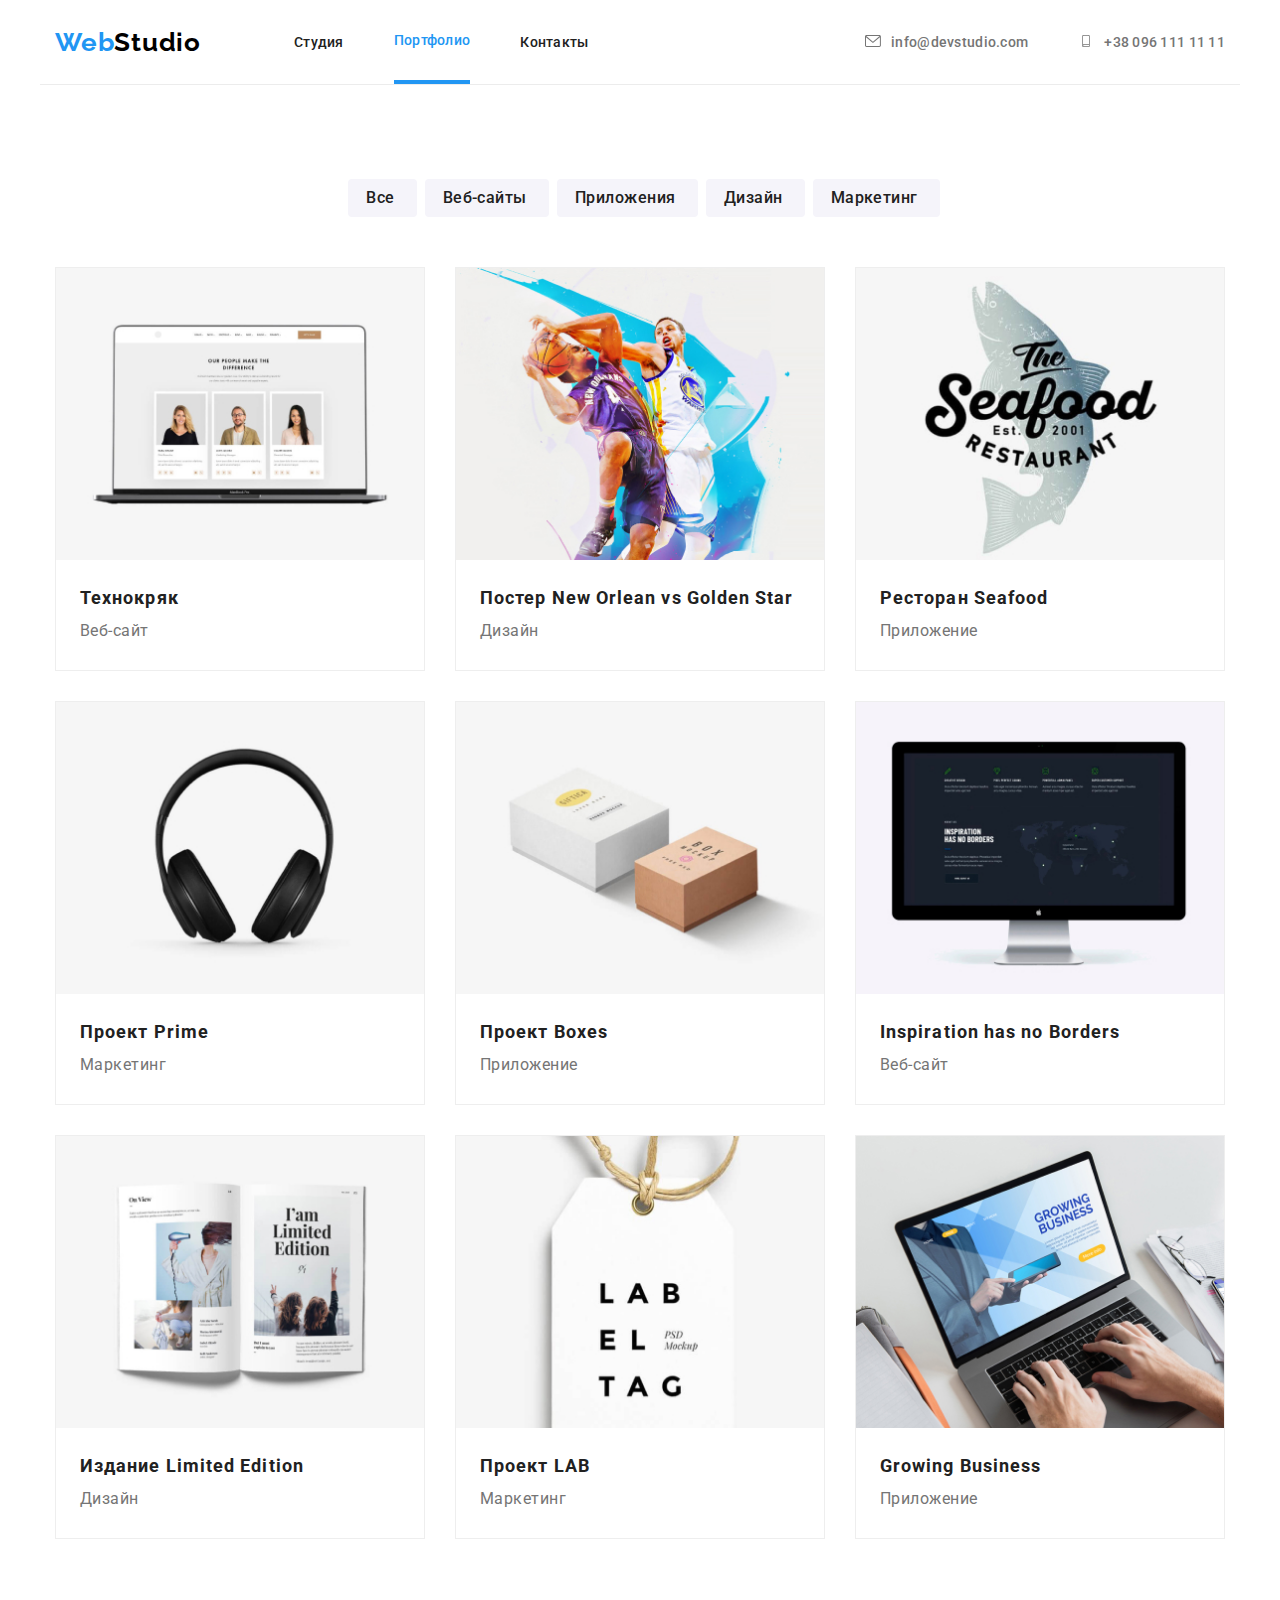
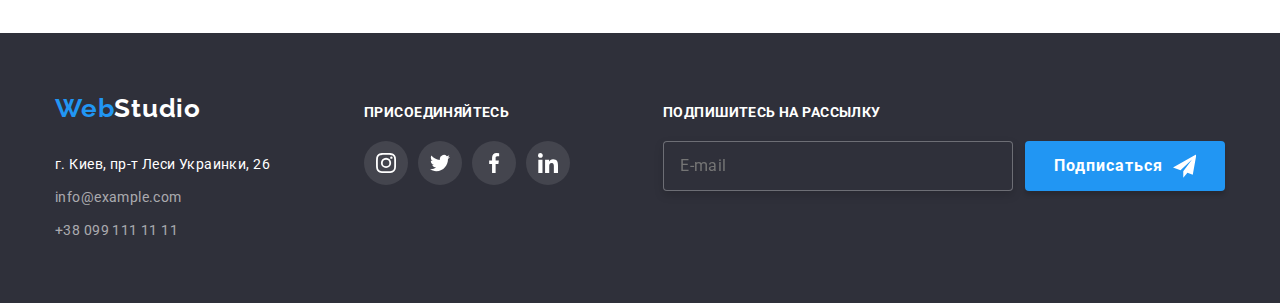
==== portfolio.html @ b068cabe "version 0.9" ====
<!DOCTYPE html>
<html lang="en">
<head>
    <meta charset="UTF-8">
    <meta http-equiv="X-UA-Compatible" content="IE=edge">
    <meta name="viewport" content="width=device-width, initial-scale=1.0" />
    <title>Портфолио</title>
    <link rel="stylesheet" href="./css/normalize.css">
    <link rel="stylesheet" href="./css/main.min.css">
    <link rel="stylesheet" href="./css/main.min.css.map">
    <link rel="preconnect" href="https://fonts.googleapis.com">
    <link rel="preconnect" href="https://fonts.gstatic.com" crossorigin>
    <link href="https://fonts.googleapis.com/css2?family=Raleway:wght@700&display=swap" rel="stylesheet">
    <link rel="preconnect" href="https://fonts.googleapis.com">
    <link rel="preconnect" href="https://fonts.gstatic.com" crossorigin>
<link href="https://fonts.googleapis.com/css2?family=Roboto:ital,wght@0,100;0,300;0,400;0,500;0,700;0,900;1,100;1,300;1,400;1,500;1,700;1,900&display=swap" rel="stylesheet">
</head>
<body>
    <header class="header">
        <div class="container header__container" >
            <nav>
<div class="header__logo">
<a href="./index.html" class="header__logo-link"><span class="header__logo-text">Web</span>Studio</a>
</div>

<ul class="header__list-item" tabindex="0">
<li class="header__item header__item-exception"><a href="./index.html" class="header__item-link" tabindex="0">Студия</a></li>
<li class="header__item"><a href="./portfolio.html" class="header__item-link header__active-page" tabindex="0">Портфолио</a></li>
<li class="header__item"><a href="" class="header__item-link c1 st" tabindex="0">Контакты</a></li>
</ul>
</nav>

<ul class="header__contact-list">
<li class="header__mail header__contact-list-item" tabindex="0"><a href="mailto:info@devstudio.com" class="" tabindex="0"><svg class="header__contact-list-item-icon" width="16px"
height="12px">
<use href="./images/icons.svg#icon-envelope"></use>
</svg>info@devstudio.com</a></li>
<li class="header__telephone header__contact-list-item" tabindex="0"><a href="tel:+380961111111" class="" tabindex="0"><svg class="header__contact-list-item-icon" width="16px" height="12px">
<use href="./images/icons.svg#icon-smartphone"></use>
</svg>+38 096 111 11 11</a></li>
</ul>        
</div>



</header>
    <main>
        <section class="section-six">
             <div class="container">
                    <ul class="isk section-six__button-list">
                        <li>        <button type="button" class="section-six__button-list-item">Все</button></li>
                        <li>        <button type="button" class="section-six__button-list-item">Веб-сайты</button></li>
                        <li>        <button type="button" class="section-six__button-list-item">Приложения</button></li>
                        <li>        <button type="button" class="section-six__button-list-item">Дизайн</button></li>
                        <li><button type="button" class="section-six__button-list-item">Маркетинг</button></li>
                    </ul>





        
        <div class="section-six__images-container">

        <div class="section-six__images-container-content">
            <ul class="section-six__images-container-content-list-card">
                <li class="section-six__images-container-content-list-card-item" tabindex="0">
                    <div class="section-six__images-container-content-list-card-item-overlay">
<img src="./images/img8.jpg" alt="">
<p class="section-six__images-container-content-list-card-item-overlay-text">Ресурс предлагает комплексные предложения с разным уровнем
    функционала и
    сервисов.
    Все это позволит посетителю получить
    исчерпывающие сведения о компании или частном лице.</p>
                    </div>
            
            <div class="section-six__images-container-content-list-card-item-box">
            <p class="section-six__images-container-content-list-card-item-box-text">Технокряк</p>
            <p class="section-six__images-container-content-list-card-item-box-text-two">Веб-сайт</p>    
            </div>
            
        </li>
                <li class="section-six__images-container-content-list-card-item" tabindex="0">
                    <div class="section-six__images-container-content-list-card-item-overlay">
                                 <img src="./images/img9.jpg" alt="">
                                 <p class="section-six__images-container-content-list-card-item-overlay-text">Ресурс предлагает комплексные предложения с разным уровнем
                                    функционала и
                                    сервисов.
                                    Все это позволит посетителю получить
                                    исчерпывающие сведения о компании или частном лице.</p>   
                    </div>

            <div class="section-six__images-container-content-list-card-item-box">
            <p class="section-six__images-container-content-list-card-item-box-text">Постер New Orlean vs Golden Star</p>
            <p class="section-six__images-container-content-list-card-item-box-text-two">Дизайн</p>    
            </div>
             
        </li>
                <li class="section-six__images-container-content-list-card-item" tabindex="0">
                    <div class="section-six__images-container-content-list-card-item-overlay">
            <img src="./images/img10.jpg" alt="">
            <p class="section-six__images-container-content-list-card-item-overlay-text">Ресурс предлагает комплексные предложения с разным уровнем
                функционала и
                сервисов.
                Все это позволит посетителю получить
                исчерпывающие сведения о компании или частном лице.</p>
                    </div>
            <div class="section-six__images-container-content-list-card-item-box">
            <p class="section-six__images-container-content-list-card-item-box-text">Ресторан Seafood</p>
            <p class="section-six__images-container-content-list-card-item-box-text-two">Приложение</p>    
            </div>
            
                </li>
            
            
                <li class="section-six__images-container-content-list-card-item" tabindex="0">
                    <div class="section-six__images-container-content-list-card-item-overlay">
                              <img src="./images/img11.jpg" alt="">
                              <p class="section-six__images-container-content-list-card-item-overlay-text">Ресурс предлагает комплексные предложения с разным уровнем
                                функционала и
                                сервисов.
                                Все это позволит посетителю получить
                                исчерпывающие сведения о компании или частном лице.</p>
                    </div>
            <div class="section-six__images-container-content-list-card-item-box">
             <p class="section-six__images-container-content-list-card-item-box-text">Проект Prime</p>
            <p class="section-six__images-container-content-list-card-item-box-text-two">Маркетинг</p>   
            </div>
            
                </li>
                <li class="section-six__images-container-content-list-card-item" tabindex="0">
                    <div class="section-six__images-container-content-list-card-item-overlay">
                                    <img src="./images/img12.jpg" alt="">
                                    <p class="section-six__images-container-content-list-card-item-overlay-text">Ресурс предлагает комплексные предложения с разным уровнем
                                        функционала и
                                        сервисов.
                                        Все это позволит посетителю получить
                                        исчерпывающие сведения о компании или частном лице.</p>
                    </div>
            <div class="section-six__images-container-content-list-card-item-box">
            <p class="section-six__images-container-content-list-card-item-box-text">Проект Boxes</p>
            <p class="section-six__images-container-content-list-card-item-box-text-two">Приложение</p>    
            </div>
            
                </li>
                <li class="section-six__images-container-content-list-card-item" tabindex="0">
                    <div class="section-six__images-container-content-list-card-item-overlay">
            <img src="./images/img13.jpg" alt="">
            <p class="section-six__images-container-content-list-card-item-overlay-text">Ресурс предлагает комплексные предложения с разным уровнем
                функционала и
                сервисов.
                Все это позволит посетителю получить
                исчерпывающие сведения о компании или частном лице.</p>
                    </div>
            <div class="section-six__images-container-content-list-card-item-box">
            <p class="section-six__images-container-content-list-card-item-box-text">Inspiration has no Borders</p>
            <p class="section-six__images-container-content-list-card-item-box-text-two">Веб-сайт</p>    
            </div>
               
                </li class="section-six__images-container-content-list-card-item" tabindex="0">
            
                <li class="section-six__images-container-content-list-card-item notlipo" tabindex="0">
                    <div class="section-six__images-container-content-list-card-item-overlay">
            <img src="./images/img14.jpg" alt="">
            <p class="section-six__images-container-content-list-card-item-overlay-text">Ресурс предлагает комплексные предложения с разным уровнем
                функционала и
                сервисов.
                Все это позволит посетителю получить
                исчерпывающие сведения о компании или частном лице.</p>
                    </div>
            <div class="section-six__images-container-content-list-card-item-box">
            <p class="section-six__images-container-content-list-card-item-box-text">Издание Limited Edition</p>
            <p class="section-six__images-container-content-list-card-item-box-text-two">Дизайн</p>    
            </div>
                            
                </li>
                <li class="section-six__images-container-content-list-card-item notlipo" tabindex="0">
                    <div class="section-six__images-container-content-list-card-item-overlay">
                                    <img src="./images/img15.jpg" alt="">
                                    <p class="section-six__images-container-content-list-card-item-overlay-text">Ресурс предлагает комплексные предложения с разным уровнем
                                        функционала и
                                        сервисов.
                                        Все это позволит посетителю получить
                                        исчерпывающие сведения о компании или частном лице.</p>
                    </div>
            <div class="section-six__images-container-content-list-card-item-box">
            <p class="section-six__images-container-content-list-card-item-box-text">Проект LAB</p>
            <p class="section-six__images-container-content-list-card-item-box-text-two">Маркетинг</p>    
            </div>
            
                </li>
                <li class="section-six__images-container-content-list-card-item notlipo" tabindex="0">
    <div class="section-six__images-container-content-list-card-item-overlay">
                    <img src="./images/img16.jpg" alt="">
                    <p class="section-six__images-container-content-list-card-item-overlay-text">Ресурс предлагает комплексные предложения с разным уровнем
                        функционала и
                        сервисов.
                        Все это позволит посетителю получить
                        исчерпывающие сведения о компании или частном лице.</p>

    </div>
            <div class="section-six__images-container-content-list-card-item-box">
            <p class="section-six__images-container-content-list-card-item-box-text">Growing Business</p>
            <p class="section-six__images-container-content-list-card-item-box-text-two">Приложение</p>     
            </div>
            
                </li>
            </ul>
            
        </div>
        </div>       
            </div>
                    
            </div>

            </div>
        </section>


    </main>
    <footer class="footer">
        
        <div  class="container fk1">
            <div class="footer__all-content">
              
              
                    <div class="footer__content">
                        <div class="footer__level-controller">
                         <div>
                         <a href="./index.html" class="footer__logo-link"><span class="footer__logo-text">Web</span><span class="footer__logo-text-two-partition">Studio</span></a>
        <address class="footer__contacts">
                 <p class="footer__contacts-location">г. Киев, пр-т Леси Украинки, 26</p>
        <a href="mailto:info@example.com" class="footer__contacts-link">info@example.com</a>
        <a href="tel:+38 099 111 11 11" class="footer__contacts-link">+38 099 111 11 11</a>   
        </address>      
                        </div>
                 
                   
                     <div class="footer__social">
                <h2 class="footer__social-title">присоединяйтесь</h2>
                <ul class="footer__social-links">
                    <li class="footer__social-links-item">
                        <a class="footer__social-links-item-link" href="">
                            <svg class="footer__social-links-item-link-icon" width="20px" height="20px">
                                <use href="./images/icons.svg#icon-insta"> </use>
                            </svg>
                        </a>
                    </li>
                    <li class="footer__social-links-item">
                        <a class="footer__social-links-item-link" href=""><svg class="footer__social-links-item-link-icon" width="20px" height="20px">
                                <use href="./images/icons.svg#icon-twitter"> </use>
                            </svg></a>
                    </li>
                    <li class="footer__social-links-item">
                        <a class="footer__social-links-item-link" href=""><svg class="footer__social-links-item-link-icon" width="20px" height="20px">
                                <use href="./images/icons.svg#icon-fb"> </use>
                            </svg></a>
                    </li>
                    <li class="footer__social-links-item">
                        <a class="footer__social-links-item-link" href=""><svg class="footer__social-links-item-link-icon" width="20px" height="20px">
                                <use href="./images/icons.svg#icon-linkd"> </use>
                            </svg></a>
                    </li>
                </ul>   
                        </div>
                        
            </div>
           
                
                            
            </div>    
            </div>

            
        
            <div class="footer__subscribe">
                <h2 class="footer__subscribe-title">Подпишитесь на рассылку</h2>
                <ul>
                    <li class="footer__subscribe-item">
                        <form class="footer__subscribe-item-form">
                            <label class="footer__subscribe-item-label" for="subscribe-e-mail"></label>
                            <input class="footer__subscribe-item-input" type="email" name="subscribe-e-mail" id="subscribe-e-mail"
                                placeholder="E-mail">
                            <button class="footer__subscribe-item-button" type="submit">Подписаться
                                <svg class="footer__subscribe-item-button-svg"><use href="./images/icons.svg#icon-send"> </use> </svg>
                            </button>
                        </form>
                    </li>
                </ul>
            </div>
        </div>
    </footer>
        </div>    

    </footer>
</body>
</html>
---- css/main.min.css ----
html{box-sizing:border-box}*{box-sizing:inherit}*::after,*::before{box-sizing:inherit}h1,h2,h3,h4,h5,h6,p{margin:0}ul{list-style:none;padding-left:0;margin:0}a{text-decoration:none;color:inherit}img{display:block;max-width:100%;height:auto}address{font-style:normal}:root{--bg-body:#fff;--font-title:#212121;--accent:#2196f3;--font-p:#757575;--header-border:#ececec;--bg-order:#c4c4c4;--font-order:#fff;--font-active-button:#fff;--bg-hover-buton-order:#188ce8;--bg-our-team:#f5f4fa;--bg-footer:#2f303a;--footer-text:#fff;--footer-contacts:rgba(255, 255, 255, 0.6);--bg-button:#f5f4fa;--border-card:#eeeeee;--social-icon:#afb1b8;--backdrop:rgba(0, 0, 0, 0.2);--card-overlay:rgba(33, 150, 243, 0.9);--border-input:rgba(33, 33, 33, 0.2)}:root{--bg-body:#fff;--font-title:#212121;--accent:#2196f3;--font-p:#757575;--header-border:#ececec;--bg-order:#c4c4c4;--font-order:#fff;--font-active-button:#fff;--bg-hover-buton-order:#188ce8;--bg-our-team:#f5f4fa;--bg-footer:#2f303a;--footer-text:#fff;--footer-contacts:rgba(255, 255, 255, 0.6);--bg-button:#f5f4fa;--border-card:#eeeeee;--social-icon:#afb1b8}.header__item{font-family:"Roboto";font-style:normal;font-weight:500;font-size:14px;line-height:1.143;letter-spacing:.02em;color:#212121;text-decoration:none}.header__logo-text,.footer__logo-text{font-family:"Raleway";font-style:normal;font-weight:700;font-size:26px;line-height:1.192;letter-spacing:.03em;color:#2196f3;text-decoration:none}.header__item-link,.header__list-item{font-family:"Roboto";font-style:normal;font-weight:500;font-size:14px;line-height:1.143;letter-spacing:.02em;color:#212121;text-decoration:none;display:flex;justify-content:space-between;margin:0;padding:0;transition:color 250ms cubic-bezier(0.4, 0, 0.2, 1)}.header__item-link:hover,.header__item-link:hover,.header__item-link .-link:focus,.header__list-item:hover,.header__list-item:hover,.header__list-item .-link:focus{font-family:"Roboto";font-style:normal;font-weight:500;font-size:14px;line-height:1.143;letter-spacing:.02em;color:#2196f3}.header__mail{font-family:"Roboto";font-style:normal;font-weight:500;font-size:14px;line-height:1.143;letter-spacing:.02em;color:#757575;transition:color 250ms cubic-bezier(0.4, 0, 0.2, 1)}.header__mail:hover,.header__mail:focus{font-family:"Roboto";font-style:normal;font-weight:500;font-size:14px;line-height:16px;letter-spacing:.02em;color:#2196f3;fill:#2196f3}.header__telephone{font-family:"Roboto";font-style:normal;font-weight:500;font-size:14px;line-height:1.143;letter-spacing:.02em;color:#757575;transition:color 250ms cubic-bezier(0.4, 0, 0.2, 1)}.header__telephone:hover,.header__telephone:focus{font-family:"Roboto";font-style:normal;font-weight:500;font-size:14px;line-height:16px;letter-spacing:.02em;color:#2196f3;fill:#2196f3}.header__mail:hover,.header__mail:focus{font-family:"Roboto";font-style:normal;font-weight:500;font-size:14px;line-height:1.143;letter-spacing:.02em;color:#2196f3;fill:#2196f3}.header__telephone:hover{font-family:"Roboto";font-style:normal;font-weight:500;font-size:14px;line-height:1.143;letter-spacing:.02em;color:#2196f3;fill:#2196f3}.header__mail:hover .header__contact-list-item-icon,.header__telephone:hover .header__contact-list-item-icon,.header__mail:focus .header__contact-list-item-icon{fill:#2196f3}.header__telephone:focus{font-family:"Roboto";font-style:normal;font-weight:500;font-size:14px;line-height:1.143;letter-spacing:.02em;color:#2196f3;fill:#2196f3}.header__telephone:focus .header__contact-list-item-icon{fill:#2196f3}.header__contact-list-item{font-family:"Roboto";font-style:normal;font-weight:500;font-size:14px;line-height:1.143;letter-spacing:.02em;color:#757575;text-decoration:none;transition:color 250ms cubic-bezier(0.4, 0, 0.2, 1)}.header__contact-list-item:hover,.header__contact-list-item:focus{font-family:"Roboto";font-style:normal;font-weight:500;font-size:14px;line-height:16px;letter-spacing:.02em;color:#2196f3}.header__logo{display:inline}.header__logo-link,.footer__logo-link{color:#000;text-decoration:none;font-family:"Raleway";font-style:normal;font-weight:700;font-size:26px;line-height:1.19;letter-spacing:.03em;margin-right:93px}.header__logo,nav{display:flex;align-items:center}header{margin:0 auto}.header__item:not(.header__item-exception),.header__contact-list-item:not(.header__mail){margin-left:50px}.header__contact-list{display:flex;flex-direction:row}.header__container{display:flex;align-items:center;border-bottom:solid 1px #ececec}.header__contact-list-item-icon{margin-right:10px;fill:var(--font-p)}.borderheader{border-bottom:1px solid #ececec}.header__active-page{color:#2196f3;border-bottom:4px solid #2196f3}.header__active-page::after{border-bottom:4px solid #2196f3}.header__list-item .header__item-link{display:block;padding-bottom:32px;padding-top:32px}.section-one__title{font-family:"Roboto";font-style:normal;font-weight:900;font-size:44px;line-height:1.364;text-align:center;letter-spacing:.06em;text-transform:uppercase;color:#fff;text-shadow:0px 4px 4px rgba(0,0,0,.25);width:696px}.section-one__order-button{background:#2196f3;box-shadow:0px 4px 4px rgba(0,0,0,.15);border-radius:4px;font-family:"Roboto";font-style:normal;font-weight:700;font-size:16px;line-height:1.875;width:200px;height:50px;text-align:center;align-items:center;letter-spacing:.06em;color:#fff;flex-direction:row}.section-one{align-items:center;text-align:center}.section-one{display:flex;flex-direction:column;justify-content:center}.section-one{padding-top:200px;padding-bottom:200px}.section-one{margin-left:auto;margin-right:auto}.section-one__title{margin-bottom:30px}.section-two__list-benefits-item-text{font-family:"Roboto";font-style:normal;font-weight:400;font-size:14px;line-height:1.714;letter-spacing:.03em;color:#757575;padding-top:10px}.section-two__list-benefits{display:flex}.section-two__list-benefits-item-title{font-family:"Roboto";font-style:normal;font-weight:700;font-size:14px;line-height:16px;letter-spacing:.03em;text-transform:uppercase;color:#212121}.section-two{margin:0;padding-top:94px}.section-two__list-benefits-item-svg{display:flex;justify-content:center;align-items:center;width:270px;height:120px;margin-bottom:30px;background:#f5f4fa;border-radius:4px}.section-two__list-benefits-item{padding-right:30px}.section-three__list-image{display:flex;flex-direction:row;justify-content:center}.section-three__list-image-item{position:relative}.section-three__list-image{gap:30px}.what-we-do .section-three__list-image-item-signature{width:100%;position:absolute;left:0;bottom:0px;padding-top:27px;padding-bottom:27px;font-weight:700;letter-spacing:.03em;text-transform:uppercase;color:var(--bg-body);background:rgba(47,48,58,.8);font-family:"Roboto";font-style:normal;font-weight:700;font-size:14px;line-height:16px;text-align:center;letter-spacing:.03em;text-transform:uppercase;color:#fff}.section-four__team-list-item-card-text{font-family:"Roboto";font-style:normal;font-weight:400;font-size:16px;line-height:1.1875;letter-spacing:.03em;color:#757575}.section-four__team-list-item-card-text{text-align:center}.section-four__team-list{display:flex;flex-direction:row;justify-content:space-between}.section-four__team-list-item-card-social-links{padding-left:32px;padding-right:32px;margin-left:auto;margin-right:auto;padding-bottom:30px}.section-four__team-list-item-card-social-links .section-four__team-list-item-card-links{display:flex;padding:0;justify-content:center}.section-four__team-list-item-card-social-links .svg:not(:last-child){margin-right:10px}.sli{display:flex;justify-content:center;align-items:center;width:44px;height:44px;fill:#afb1b8;transition:background-color 250ms cubic-bezier(0.4, 0, 0.2, 1),border-radius 250ms cubic-bezier(0.4, 0, 0.2, 1)}.sli:hover,.sli:focus{border-radius:50%;background-color:var(--accent)}.sli:hover .section-four__team-list-item-card-links-icon,.sli:focus .section-four__team-list-item-card-links-icon{fill:var(--bg-body);transition:fill 250ms cubic-bezier(0.4, 0, 0.2, 1),border 250ms cubic-bezier(0.4, 0, 0.2, 1)}.footer__social-links-item-link{display:flex;justify-content:center;align-items:center;width:44px;height:44px;border:0;border-radius:50%;background-color:rgba(255,255,255,.1);display:flex;justify-content:center;align-items:center;width:44px;height:44px;border:0;border-radius:50%;background-color:rgba(255,255,255,.1);transition:background-color 250ms cubic-bezier(0.4, 0, 0.2, 1)}.footer__social-links-item-link .section-four__team-list-item-card-links-icon{fill:var(--footer-text)}.section-four__team-list-item-card{background:#fff;box-shadow:0px 1px 3px rgba(0,0,0,.12),0px 1px 1px rgba(0,0,0,.14),0px 2px 1px rgba(0,0,0,.2);border-radius:0px 0px 4px 4px}.section-four__team-list-item-card-text{padding-top:10px;padding-bottom:16px}.section-four__team-list-item-card-name{padding-top:30px}.section-four{background:#f5f4fa}.section-four{padding-top:94px;padding-bottom:94px}.footer__subscribe-item-button{display:flex;align-items:center;justify-content:center;height:50px;padding:10px 29px;border:0;box-shadow:0px 4px 4px rgba(0,0,0,.15);border-radius:4px;background-color:var(--accent);color:var(--footer-text);font-weight:700;font-size:16px;line-height:1.88;text-align:center;letter-spacing:.06em;font-family:"Roboto";font-style:normal;font-weight:700;font-size:16px;line-height:30px;width:200px}.footer__subscribe-item-button .section-four__team-list-item-card-links-icon{fill:var(--footer-text);margin-left:10px}.section-five__clients-list-item:not(:last-child){margin-right:30px}.section-five__clients-list{display:flex;justify-content:center;align-items:center}.section-five__clients-list-item-company-link{display:flex;justify-content:center;align-items:center;width:170px;height:92px;border:1px solid var(--social-icon);border-radius:4px;cursor:pointer;transition:border-color 250ms cubic-bezier(0.4, 0, 0.2, 1)}.section-five__clients-list-item-company-link:hover,.section-five__clients-list-item-company-link:focus{border-color:var(--accent)}.section-five__clients-list-item-company-link:hover .section-five__clients-list-item-company-link-icon-client,.section-five__clients-list-item-company-link:focus .section-five__clients-list-item-company-link-icon-client{fill:var(--accent);transition:fill 250ms cubic-bezier(0.4, 0, 0.2, 1)}.section-five__clients-list-item-company-link-icon-client{fill:var(--social-icon)}.section-five__title{font-family:"Roboto";font-style:normal;font-weight:700;font-size:36px;line-height:42px;text-align:center;letter-spacing:.03em;color:#212121}.section-six__button-list-item{background:#f5f4fa;border-radius:4px;font-family:"Roboto";font-style:normal;font-weight:500;font-size:16px;line-height:1.625;text-align:center;letter-spacing:.03em;color:#212121;margin-left:8px;padding-top:6px;padding-bottom:6px;padding-left:22px;padding-right:22px;border:0;transition:background-color 250ms cubic-bezier(0.4, 0, 0.2, 1)}.section-six__button-list{margin-bottom:50px}.section-six__button-list-item:hover,.section-six__button-list-item:focus{background:#2196f3;box-shadow:0px 3px 1px rgba(0,0,0,.1),0px 1px 2px rgba(0,0,0,.08),0px 2px 2px rgba(0,0,0,.12);border-radius:4px;font-family:"Roboto";font-style:normal;font-weight:500;font-size:16px;line-height:1.625;text-align:center;letter-spacing:.03em;color:#fff;border:0}.section-six__images-container-content-list-card-item-box-text{color:#000}.section-six__images-container-content-list-card-item-box-text{font-family:"Roboto";font-style:normal;font-weight:700;font-size:18px;line-height:2;letter-spacing:.06em;color:#212121}.section-six__images-container-content-list-card-item-box-text-two{font-family:"Roboto";font-style:normal;font-weight:400;font-size:16px;line-height:1.875;letter-spacing:.03em;color:#757575}.section-six__button-list-item{padding-left:18px}.section-six__images-container-content-list-card{display:flex;flex-direction:row;justify-content:center;flex-wrap:wrap;gap:30px}.section-six__images-container-content-list-card-item{border:1px solid #eee;height:404px;width:370px}.section-six__images-container-content-list-card-item:hover{box-shadow:0px 1px 1px rgba(0,0,0,.12),0px 4px 4px rgba(0,0,0,.06),1px 4px 6px rgba(0,0,0,.16)}.section-six__images-container-content-list-card-item-box{padding-left:24px;padding-right:24px;padding-top:20px;padding-bottom:20px}.section-six__images-container-content-list-card-item-overlay{position:relative;overflow:hidden}.section-six__images-container-content-list-card-item-overlay-text{position:absolute;top:101%;left:0;width:100%;padding:63px 24px;font-weight:400;font-size:18px;line-height:1.55;letter-spacing:.03em;text-align:left;color:var(--bg-body);background-color:var(--card-overlay);transition:transform 250ms cubic-bezier(0.4, 0, 0.2, 1) 0ms}.section-six__images-container-content-list-card-item:hover .section-six__images-container-content-list-card-item-overlay-text{top:0%;background:rgba(33,150,243,.9);left:0;width:100%;padding:63px 24px;font-weight:400;font-size:18px;line-height:1.55;letter-spacing:.03em;text-align:left;color:var(--bg-body);transition:top 250ms cubic-bezier(0.4, 0, 0.2, 1) 0ms;position:absolute;font-family:"Roboto";font-style:normal;font-weight:400;font-size:18px;line-height:28px;letter-spacing:.03em;color:#fff}.section-six__images-container-content-list-card-item .section-six__images-container-content-list-card-item-overlay-text{background:rgba(33,150,243,.9);width:100%;padding:63px 24px;font-weight:400;font-size:18px;line-height:1.55;letter-spacing:.03em;text-align:left;color:var(--bg-body);transition:top 250ms cubic-bezier(0.4, 0, 0.2, 1) 0ms;position:absolute;font-family:"Roboto";font-style:normal;font-weight:400;font-size:18px;line-height:28px;letter-spacing:.03em;color:#fff}.section-six{margin-top:94px;margin-bottom:94px}.title,.footer__subscribe-title{font-family:"Roboto";font-style:normal;font-weight:700;font-size:36px;line-height:1.167;letter-spacing:.03em;color:#212121}footer{background:#2f303a}.footer__contacts-link{font-family:"Roboto";font-style:normal;font-weight:400;font-size:14px;line-height:1.714;text-decoration:none;letter-spacing:.03em;color:rgba(255,255,255,.6)}.footer__contacts-location{font-family:"Roboto";font-style:normal;font-weight:400;font-size:14px;line-height:1.714;letter-spacing:.03em;color:#fff}.footer__logo-text-two-partition{color:#fff}footer{padding-top:60px;padding-bottom:60px}.footer__contacts{display:flex;flex-direction:column;padding-top:9px}.footer .title .footer__subscribe-title{margin-bottom:20px;font-size:14px;font-weight:700;line-height:1.14;letter-spacing:.03em;text-transform:uppercase;color:var(--footer-text)}.footer__social{padding-top:12px}.footer__social-links{display:flex;justify-content:center;align-items:center}.footer__social .footer__social-links-item{width:44px;height:44px}.footer__social .footer__social-links-item:not(:last-child){margin-right:10px}.footer__social .footer__social-links-item-link:focus,.footer__social .footer__social-links-item-link:hover{background-color:var(--accent);transition:background-color 250ms cubic-bezier(0.4, 0, 0.2, 1)}footer{display:flex}.footer .footer__social-title{margin-bottom:20px;font-size:14px;font-weight:700;line-height:1.14;letter-spacing:.03em;text-transform:uppercase;color:var(--footer-text);display:flex;justify-content:left}.title,.footer__subscribe-title{margin-bottom:20px;font-size:14px;font-weight:700;line-height:1.14;letter-spacing:.03em;text-transform:uppercase;color:var(--footer-text);font-size:14px}.fk1,.footer__level-controller{display:flex;align-items:baseline}footer{display:flex}.footer__contacts{max-width:231px}.ulfooter{display:flex}.title,.footer__subscribe-title{margin-bottom:20px;padding:0}.footer__social{margin-left:70px}.footer__contacts-location{margin-top:20px}.footer__contacts-link{margin-top:9px}.footer__subscribe{flex-grow:1;padding-top:12px}.footer__subscribe-item{width:100%}.footer__subscribe-item-form{display:flex;justify-content:right;align-items:center}.footer__subscribe-item .footer__subscribe-item-input{height:50px;width:100%;margin-right:12px;padding-left:16px;padding-top:15px;padding-bottom:15px;border:1px solid rgba(255,255,255,.3);filter:drop-shadow(0px 4px 4px rgba(0, 0, 0, 0.15));border-radius:4px;background-color:var(--bg-footer);color:var(--footer-text)}.footer__subscribe-item-input{margin-left:93px;font-family:"Roboto";font-style:normal;font-weight:400;font-size:16px;line-height:20px;display:flex;align-items:center;letter-spacing:.03em;color:rgba(255,255,255,.6);width:358px}.footer__subscribe-title{margin-left:93px}.footer__social-links-item-link-icon{fill:var(--footer-text)}.footer__subscribe-item-button-svg{fill:var(--footer-text);margin-left:10px}.eff{font-family:"Roboto";font-style:normal;font-weight:900;font-size:44px;line-height:1.364;text-align:center;letter-spacing:.06em;text-transform:uppercase;color:#fff;text-shadow:0px 4px 4px rgba(0,0,0,.25)}.back1{background-image:linear-gradient(to right, rgba(47, 48, 58, 0.4), rgba(47, 48, 58, 0.4)),url("../img/back.jpg");max-width:1600px;background-repeat:no-repeat;background-position:center;background-size:cover}h3{font-family:"Roboto";font-style:normal;font-weight:500;font-size:16px;line-height:1.1875;letter-spacing:.03em;color:#212121}h3:not(.isk){text-transform:uppercase}h2:not(.title,.footer__subscribe-title,.modal__title){font-family:"Roboto";font-style:normal;font-weight:700;font-size:36px;line-height:1.167;text-align:center}ul{list-style-type:none}.WebStudio2{color:#000;font-family:"Raleway";font-style:normal;font-weight:700;font-size:26px;line-height:1.192;letter-spacing:.03em;text-decoration:none}.WebS{display:flex;flex-direction:row}ul:not(.isk,.section-three__list-image,.section-four__team-list,.section-six__images-container-content-list-card,.section-two__list-benefits){display:flex;align-items:center}.isk{display:flex;justify-content:center}.notlipo{border:1px solid #eee;height:404px;width:370px;transition:box-shadow 250ms cubic-bezier(0.4, 0, 0.2, 1),border 250ms cubic-bezier(0.4, 0, 0.2, 1)}.notlipo:hover,.notlipo:focus{box-shadow:0px 1px 1px rgba(0,0,0,.12),0px 4px 4px rgba(0,0,0,.06),1px 4px 6px rgba(0,0,0,.16);border:1px solid #eee;height:404px;width:370px}.marg:not(.section-two,.section-one){margin:0;padding-top:94px;padding-bottom:94px;text-align:center}nav{margin-right:auto}.class1{justify-content:center}.container:not(.fk1){max-width:1200px;padding-right:15px;padding-left:15px;margin:0 auto}.fk1{width:1200px;padding-right:15px;padding-left:15px;margin:0 auto}h2{margin-bottom:50px}.sectionportfolio{padding-top:94px;padding-bottom:94px}.backdrop{width:100%;height:100%;background:rgba(0,0,0,.2);position:fixed;top:0;left:0;z-index:20;transition:250ms cubic-bezier(0.4, 0, 0.2, 1) 0ms}.modal{position:absolute;left:50%;top:50%;transform:translate(-50%, -50%);width:528px;min-height:581px;background:#fff;box-shadow:0px 1px 3px rgba(0,0,0,.12),0px 1px 1px rgba(0,0,0,.14),0px 2px 1px rgba(0,0,0,.2);border-radius:4px;align-items:center}.modal__close-button{position:absolute;top:8px;right:8px;background-color:rgba(0,0,0,0);border:none}.modal__close-button:hover{cursor:pointer}.modal__close-icon{fill:#2196f3}.modal_circle{border:1px solid rgba(0,0,0,.1);border-radius:50%;padding:10px;width:30px;height:30px;background-position:center;margin:0 auto;display:flex;justify-content:center;align-items:center}.modal__close-button-svg{width:11px;height:11px;position:absolute;fill:#000}.modal__close-button-svg:hover{fill:#2196f3}.backdrop{position:fixed;top:0;left:0;width:100%;height:100%;opacity:1;background-color:var(--backdrop);transition:opacity 250ms cubic-bezier(0.4, 0, 0.2, 1) 0ms,visibility 250ms cubic-bezier(0.4, 0, 0.2, 1)}.is-hidden{opacity:0;visibility:hidden;pointer-events:none}.modal{position:absolute;top:50%;left:50%;align-items:center;transform:translate(-50%, -50%);width:528px;height:581px;background-color:var(--bg-body);box-shadow:0px 1px 3px rgba(0,0,0,.12),0px 1px 1px rgba(0,0,0,.14),0px 2px 1px rgba(0,0,0,.2);border-radius:4px}.close{position:absolute;top:8px;right:8px;width:30px;height:30px;display:flex;justify-content:center;align-items:center;border:1px solid rgba(0,0,0,.1);border-radius:50%;background-color:var(--bg-body);cursor:pointer}.close-icon{transition:fill 250ms cubic-bezier(0.4, 0, 0.2, 1)}.close:hover .close-icon,.close:focus .close-icon{fill:var(--accent)}.modal__title{margin-top:40px;margin-bottom:12px;font-weight:700;font-size:20px;line-height:1.15;text-align:center;letter-spacing:.03em;color:var(--font-title);font-family:"Roboto";font-style:normal;font-weight:700;font-size:20px;line-height:23px;text-align:center;letter-spacing:.03em;color:#212121}.modal__form{width:448px;margin-left:auto;margin-right:auto}.modal__form-field{display:flex;flex-direction:column;margin-bottom:10px}.modal__form-field-form-label{margin-bottom:4px;font-size:12px;font-family:"Roboto";font-style:normal;font-weight:400;font-size:12px;line-height:14px;letter-spacing:.01em;color:#757575}.modal__form-field-form-input{margin:0;padding:12px 42px;height:40px;outline:none;border:1px solid rgba(33,33,33,.2);transition:border-color 250ms cubic-bezier(0.4, 0, 0.2, 1);border-radius:4px;font-family:"Roboto";font-style:normal;font-weight:400;font-size:14px;line-height:16px;letter-spacing:.01em}.modal__position{display:flex;flex-direction:column;position:relative}.modal__form-field-icon{position:absolute;top:50%;left:12px;transform:translateY(-50%);transition:fill 250ms cubic-bezier(0.4, 0, 0.2, 1)}.modal__form-field-form-input:focus-visible{border-color:var(--accent)}.modal__position:hover .modal__form-field-form-input,.modal__position:focus .modal__form-field-form-input{border-color:var(--accent)}.modal__position:hover .modal__form-field-icon,.modal__position:focus .modal__form-field-icon{fill:var(--accent)}.modal__form-field-form-input:focus-visible+.modal__form-field-icon{fill:var(--accent)}.modal__form-textarea{display:flex;flex-direction:column;margin-bottom:20px}.textarea-input{resize:none;margin:0;padding:12px 16px;height:120px;outline:none;border:1px solid rgba(33,33,33,.2);transition:border-color 250ms cubic-bezier(0.4, 0, 0.2, 1);border-radius:4px;font-family:"Roboto";font-style:normal;font-weight:400;font-size:12px;line-height:14px;letter-spacing:.01em;color:rgba(117,117,117,.5)}.textarea-input:hover,.textarea-input:focus,.textarea-input:focus-visible{border-color:var(--accent)}.textarea-input::-moz-placeholder{line-height:1.14;letter-spacing:.01em;color:rgba(117,117,117,.5)}.textarea-input:-ms-input-placeholder{line-height:1.14;letter-spacing:.01em;color:rgba(117,117,117,.5)}.textarea-input::placeholder{line-height:1.14;letter-spacing:.01em;color:rgba(117,117,117,.5)}.modal__form-textarea-policy{display:flex;align-items:center;justify-content:center;margin-bottom:30px}.modal__form-textarea-checkbox{position:absolute;width:1px;height:1px;margin:-1px;border:0;padding:0;white-space:nowrap;-webkit-clip-path:inset(100%);clip-path:inset(100%);clip:rect(0 0 0 0);overflow:hidden}.modal__form-textarea-check-control{display:flex;align-items:center;justify-content:center;width:16px;height:15px;border:2px solid #212121;border-radius:2px}.visually-hidden:checked{position:absolute;width:1px;height:1px;margin:-1px;border:0;padding:0;white-space:nowrap;-webkit-clip-path:inset(100%);clip-path:inset(100%);clip:rect(0 0 0 0);overflow:hidden}.modal__form-textarea-policy-icon{opacity:0;flex-shrink:0;transition:opacity 250ms cubic-bezier(0.4, 0, 0.2, 1);background-color:var(--accent);border-radius:2px}.modal__form-textarea-checkbox:checked~.modal__form-textarea-policy-icon{opacity:1}.modal__form-textarea-policy-input{display:flex;align-items:center;justify-content:center;margin-left:7px;line-height:1.71;letter-spacing:.03em}.modal__terms{padding-left:7px;font-family:"Roboto";font-style:normal;font-weight:400;font-size:14px;line-height:24px;letter-spacing:.03em;color:#757575}.modal__terms-link{color:var(--accent);text-decoration:underline;cursor:pointer}.modal__button-submit{display:block;margin:auto;padding:10px 56px;font-weight:700;font-size:16px;line-height:1.88;text-align:center;letter-spacing:.06em;color:var(--font-active-button);box-shadow:0px 4px 4px rgba(0,0,0,.15);border-radius:4px;border:0;background-color:var(--accent);transition:background-color 250ms cubic-bezier(0.4, 0, 0.2, 1);font-family:"Roboto";font-style:normal;font-weight:700;font-size:16px;line-height:30px;display:flex;align-items:center;text-align:center;letter-spacing:.06em;color:#fff}/*# sourceMappingURL=main.min.css.map */
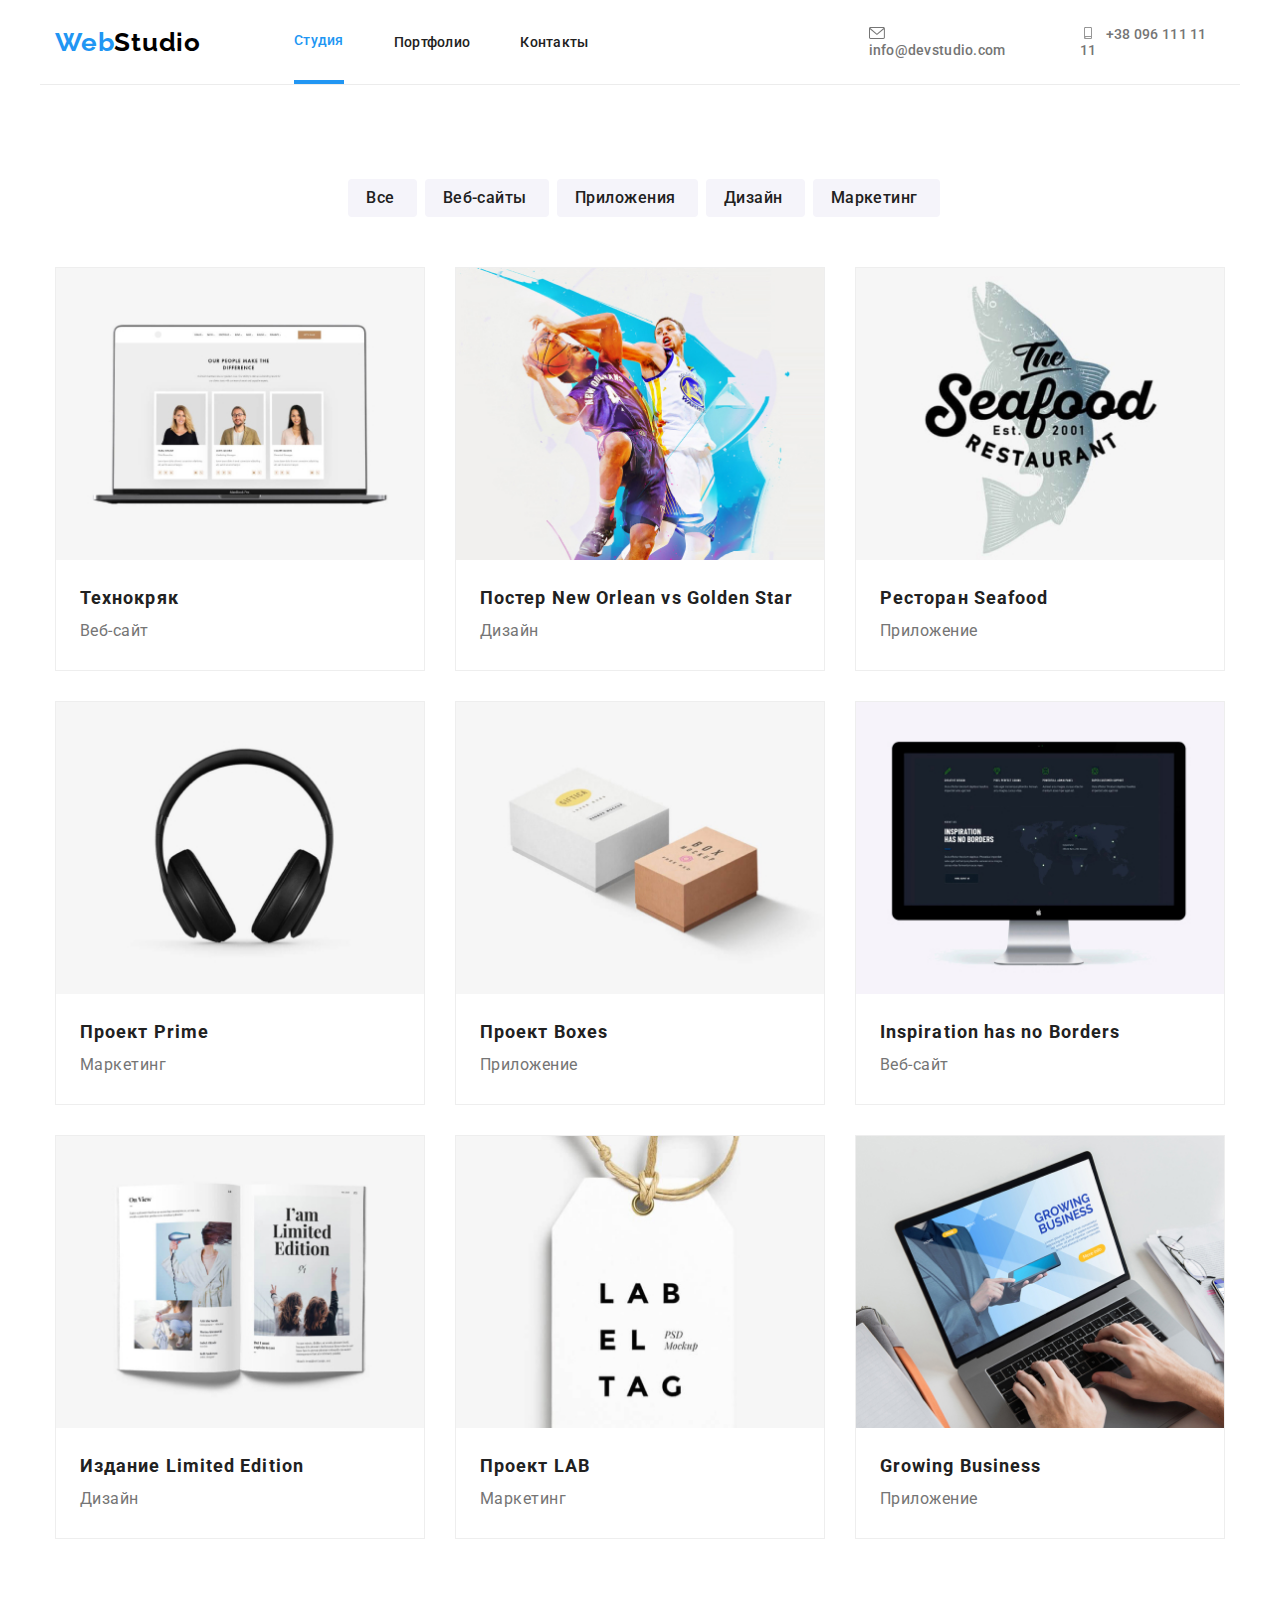
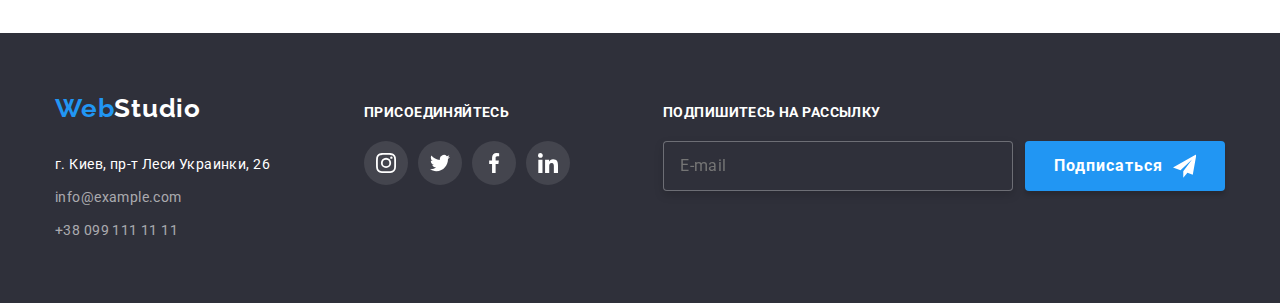
==== commit 0ef50d3e: "version 0.9.1" ====
--- a/portfolio.html
+++ b/portfolio.html
@@ -14,31 +14,34 @@
     <link rel="preconnect" href="https://fonts.googleapis.com">
     <link rel="preconnect" href="https://fonts.gstatic.com" crossorigin>
 <link href="https://fonts.googleapis.com/css2?family=Roboto:ital,wght@0,100;0,300;0,400;0,500;0,700;0,900;1,100;1,300;1,400;1,500;1,700;1,900&display=swap" rel="stylesheet">
+<meta name="viewport" content="width=device-width, initial-scale=1.0" />
 </head>
 <body>
     <header class="header">
         <div class="container header__container" >
-            <nav>
+            <nav class="header__desktop-menu">
 <div class="header__logo">
 <a href="./index.html" class="header__logo-link"><span class="header__logo-text">Web</span>Studio</a>
 </div>
 
 <ul class="header__list-item" tabindex="0">
-<li class="header__item header__item-exception"><a href="./index.html" class="header__item-link" tabindex="0">Студия</a></li>
-<li class="header__item"><a href="./portfolio.html" class="header__item-link header__active-page" tabindex="0">Портфолио</a></li>
+<li class="header__item header__item-exception"><a href="./index.html" class="header__item-link header__active-page" tabindex="0">Студия</a></li>
+<li class="header__item"><a href="./portfolio.html" class="header__item-link" tabindex="0">Портфолио</a></li>
 <li class="header__item"><a href="" class="header__item-link c1 st" tabindex="0">Контакты</a></li>
 </ul>
-</nav>
 
 <ul class="header__contact-list">
 <li class="header__mail header__contact-list-item" tabindex="0"><a href="mailto:info@devstudio.com" class="" tabindex="0"><svg class="header__contact-list-item-icon" width="16px"
-height="12px">
-<use href="./images/icons.svg#icon-envelope"></use>
+    height="12px">
+    <use href="./images/icons.svg#icon-envelope"></use>
 </svg>info@devstudio.com</a></li>
 <li class="header__telephone header__contact-list-item" tabindex="0"><a href="tel:+380961111111" class="" tabindex="0"><svg class="header__contact-list-item-icon" width="16px" height="12px">
-<use href="./images/icons.svg#icon-smartphone"></use>
+    <use href="./images/icons.svg#icon-smartphone"></use>
 </svg>+38 096 111 11 11</a></li>
-</ul>        
+</ul>   
+</nav>
+
+
 </div>
 
 
--- a/css/main.min.css
+++ b/css/main.min.css
@@ -1 +1 @@
-html{box-sizing:border-box}*{box-sizing:inherit}*::after,*::before{box-sizing:inherit}h1,h2,h3,h4,h5,h6,p{margin:0}ul{list-style:none;padding-left:0;margin:0}a{text-decoration:none;color:inherit}img{display:block;max-width:100%;height:auto}address{font-style:normal}:root{--bg-body:#fff;--font-title:#212121;--accent:#2196f3;--font-p:#757575;--header-border:#ececec;--bg-order:#c4c4c4;--font-order:#fff;--font-active-button:#fff;--bg-hover-buton-order:#188ce8;--bg-our-team:#f5f4fa;--bg-footer:#2f303a;--footer-text:#fff;--footer-contacts:rgba(255, 255, 255, 0.6);--bg-button:#f5f4fa;--border-card:#eeeeee;--social-icon:#afb1b8;--backdrop:rgba(0, 0, 0, 0.2);--card-overlay:rgba(33, 150, 243, 0.9);--border-input:rgba(33, 33, 33, 0.2)}:root{--bg-body:#fff;--font-title:#212121;--accent:#2196f3;--font-p:#757575;--header-border:#ececec;--bg-order:#c4c4c4;--font-order:#fff;--font-active-button:#fff;--bg-hover-buton-order:#188ce8;--bg-our-team:#f5f4fa;--bg-footer:#2f303a;--footer-text:#fff;--footer-contacts:rgba(255, 255, 255, 0.6);--bg-button:#f5f4fa;--border-card:#eeeeee;--social-icon:#afb1b8}.header__item{font-family:"Roboto";font-style:normal;font-weight:500;font-size:14px;line-height:1.143;letter-spacing:.02em;color:#212121;text-decoration:none}.header__logo-text,.footer__logo-text{font-family:"Raleway";font-style:normal;font-weight:700;font-size:26px;line-height:1.192;letter-spacing:.03em;color:#2196f3;text-decoration:none}.header__item-link,.header__list-item{font-family:"Roboto";font-style:normal;font-weight:500;font-size:14px;line-height:1.143;letter-spacing:.02em;color:#212121;text-decoration:none;display:flex;justify-content:space-between;margin:0;padding:0;transition:color 250ms cubic-bezier(0.4, 0, 0.2, 1)}.header__item-link:hover,.header__item-link:hover,.header__item-link .-link:focus,.header__list-item:hover,.header__list-item:hover,.header__list-item .-link:focus{font-family:"Roboto";font-style:normal;font-weight:500;font-size:14px;line-height:1.143;letter-spacing:.02em;color:#2196f3}.header__mail{font-family:"Roboto";font-style:normal;font-weight:500;font-size:14px;line-height:1.143;letter-spacing:.02em;color:#757575;transition:color 250ms cubic-bezier(0.4, 0, 0.2, 1)}.header__mail:hover,.header__mail:focus{font-family:"Roboto";font-style:normal;font-weight:500;font-size:14px;line-height:16px;letter-spacing:.02em;color:#2196f3;fill:#2196f3}.header__telephone{font-family:"Roboto";font-style:normal;font-weight:500;font-size:14px;line-height:1.143;letter-spacing:.02em;color:#757575;transition:color 250ms cubic-bezier(0.4, 0, 0.2, 1)}.header__telephone:hover,.header__telephone:focus{font-family:"Roboto";font-style:normal;font-weight:500;font-size:14px;line-height:16px;letter-spacing:.02em;color:#2196f3;fill:#2196f3}.header__mail:hover,.header__mail:focus{font-family:"Roboto";font-style:normal;font-weight:500;font-size:14px;line-height:1.143;letter-spacing:.02em;color:#2196f3;fill:#2196f3}.header__telephone:hover{font-family:"Roboto";font-style:normal;font-weight:500;font-size:14px;line-height:1.143;letter-spacing:.02em;color:#2196f3;fill:#2196f3}.header__mail:hover .header__contact-list-item-icon,.header__telephone:hover .header__contact-list-item-icon,.header__mail:focus .header__contact-list-item-icon{fill:#2196f3}.header__telephone:focus{font-family:"Roboto";font-style:normal;font-weight:500;font-size:14px;line-height:1.143;letter-spacing:.02em;color:#2196f3;fill:#2196f3}.header__telephone:focus .header__contact-list-item-icon{fill:#2196f3}.header__contact-list-item{font-family:"Roboto";font-style:normal;font-weight:500;font-size:14px;line-height:1.143;letter-spacing:.02em;color:#757575;text-decoration:none;transition:color 250ms cubic-bezier(0.4, 0, 0.2, 1)}.header__contact-list-item:hover,.header__contact-list-item:focus{font-family:"Roboto";font-style:normal;font-weight:500;font-size:14px;line-height:16px;letter-spacing:.02em;color:#2196f3}.header__logo{display:inline}.header__logo-link,.footer__logo-link{color:#000;text-decoration:none;font-family:"Raleway";font-style:normal;font-weight:700;font-size:26px;line-height:1.19;letter-spacing:.03em;margin-right:93px}.header__logo,nav{display:flex;align-items:center}header{margin:0 auto}.header__item:not(.header__item-exception),.header__contact-list-item:not(.header__mail){margin-left:50px}.header__contact-list{display:flex;flex-direction:row}.header__container{display:flex;align-items:center;border-bottom:solid 1px #ececec}.header__contact-list-item-icon{margin-right:10px;fill:var(--font-p)}.borderheader{border-bottom:1px solid #ececec}.header__active-page{color:#2196f3;border-bottom:4px solid #2196f3}.header__active-page::after{border-bottom:4px solid #2196f3}.header__list-item .header__item-link{display:block;padding-bottom:32px;padding-top:32px}.section-one__title{font-family:"Roboto";font-style:normal;font-weight:900;font-size:44px;line-height:1.364;text-align:center;letter-spacing:.06em;text-transform:uppercase;color:#fff;text-shadow:0px 4px 4px rgba(0,0,0,.25);width:696px}.section-one__order-button{background:#2196f3;box-shadow:0px 4px 4px rgba(0,0,0,.15);border-radius:4px;font-family:"Roboto";font-style:normal;font-weight:700;font-size:16px;line-height:1.875;width:200px;height:50px;text-align:center;align-items:center;letter-spacing:.06em;color:#fff;flex-direction:row}.section-one{align-items:center;text-align:center}.section-one{display:flex;flex-direction:column;justify-content:center}.section-one{padding-top:200px;padding-bottom:200px}.section-one{margin-left:auto;margin-right:auto}.section-one__title{margin-bottom:30px}.section-two__list-benefits-item-text{font-family:"Roboto";font-style:normal;font-weight:400;font-size:14px;line-height:1.714;letter-spacing:.03em;color:#757575;padding-top:10px}.section-two__list-benefits{display:flex}.section-two__list-benefits-item-title{font-family:"Roboto";font-style:normal;font-weight:700;font-size:14px;line-height:16px;letter-spacing:.03em;text-transform:uppercase;color:#212121}.section-two{margin:0;padding-top:94px}.section-two__list-benefits-item-svg{display:flex;justify-content:center;align-items:center;width:270px;height:120px;margin-bottom:30px;background:#f5f4fa;border-radius:4px}.section-two__list-benefits-item{padding-right:30px}.section-three__list-image{display:flex;flex-direction:row;justify-content:center}.section-three__list-image-item{position:relative}.section-three__list-image{gap:30px}.what-we-do .section-three__list-image-item-signature{width:100%;position:absolute;left:0;bottom:0px;padding-top:27px;padding-bottom:27px;font-weight:700;letter-spacing:.03em;text-transform:uppercase;color:var(--bg-body);background:rgba(47,48,58,.8);font-family:"Roboto";font-style:normal;font-weight:700;font-size:14px;line-height:16px;text-align:center;letter-spacing:.03em;text-transform:uppercase;color:#fff}.section-four__team-list-item-card-text{font-family:"Roboto";font-style:normal;font-weight:400;font-size:16px;line-height:1.1875;letter-spacing:.03em;color:#757575}.section-four__team-list-item-card-text{text-align:center}.section-four__team-list{display:flex;flex-direction:row;justify-content:space-between}.section-four__team-list-item-card-social-links{padding-left:32px;padding-right:32px;margin-left:auto;margin-right:auto;padding-bottom:30px}.section-four__team-list-item-card-social-links .section-four__team-list-item-card-links{display:flex;padding:0;justify-content:center}.section-four__team-list-item-card-social-links .svg:not(:last-child){margin-right:10px}.sli{display:flex;justify-content:center;align-items:center;width:44px;height:44px;fill:#afb1b8;transition:background-color 250ms cubic-bezier(0.4, 0, 0.2, 1),border-radius 250ms cubic-bezier(0.4, 0, 0.2, 1)}.sli:hover,.sli:focus{border-radius:50%;background-color:var(--accent)}.sli:hover .section-four__team-list-item-card-links-icon,.sli:focus .section-four__team-list-item-card-links-icon{fill:var(--bg-body);transition:fill 250ms cubic-bezier(0.4, 0, 0.2, 1),border 250ms cubic-bezier(0.4, 0, 0.2, 1)}.footer__social-links-item-link{display:flex;justify-content:center;align-items:center;width:44px;height:44px;border:0;border-radius:50%;background-color:rgba(255,255,255,.1);display:flex;justify-content:center;align-items:center;width:44px;height:44px;border:0;border-radius:50%;background-color:rgba(255,255,255,.1);transition:background-color 250ms cubic-bezier(0.4, 0, 0.2, 1)}.footer__social-links-item-link .section-four__team-list-item-card-links-icon{fill:var(--footer-text)}.section-four__team-list-item-card{background:#fff;box-shadow:0px 1px 3px rgba(0,0,0,.12),0px 1px 1px rgba(0,0,0,.14),0px 2px 1px rgba(0,0,0,.2);border-radius:0px 0px 4px 4px}.section-four__team-list-item-card-text{padding-top:10px;padding-bottom:16px}.section-four__team-list-item-card-name{padding-top:30px}.section-four{background:#f5f4fa}.section-four{padding-top:94px;padding-bottom:94px}.footer__subscribe-item-button{display:flex;align-items:center;justify-content:center;height:50px;padding:10px 29px;border:0;box-shadow:0px 4px 4px rgba(0,0,0,.15);border-radius:4px;background-color:var(--accent);color:var(--footer-text);font-weight:700;font-size:16px;line-height:1.88;text-align:center;letter-spacing:.06em;font-family:"Roboto";font-style:normal;font-weight:700;font-size:16px;line-height:30px;width:200px}.footer__subscribe-item-button .section-four__team-list-item-card-links-icon{fill:var(--footer-text);margin-left:10px}.section-five__clients-list-item:not(:last-child){margin-right:30px}.section-five__clients-list{display:flex;justify-content:center;align-items:center}.section-five__clients-list-item-company-link{display:flex;justify-content:center;align-items:center;width:170px;height:92px;border:1px solid var(--social-icon);border-radius:4px;cursor:pointer;transition:border-color 250ms cubic-bezier(0.4, 0, 0.2, 1)}.section-five__clients-list-item-company-link:hover,.section-five__clients-list-item-company-link:focus{border-color:var(--accent)}.section-five__clients-list-item-company-link:hover .section-five__clients-list-item-company-link-icon-client,.section-five__clients-list-item-company-link:focus .section-five__clients-list-item-company-link-icon-client{fill:var(--accent);transition:fill 250ms cubic-bezier(0.4, 0, 0.2, 1)}.section-five__clients-list-item-company-link-icon-client{fill:var(--social-icon)}.section-five__title{font-family:"Roboto";font-style:normal;font-weight:700;font-size:36px;line-height:42px;text-align:center;letter-spacing:.03em;color:#212121}.section-six__button-list-item{background:#f5f4fa;border-radius:4px;font-family:"Roboto";font-style:normal;font-weight:500;font-size:16px;line-height:1.625;text-align:center;letter-spacing:.03em;color:#212121;margin-left:8px;padding-top:6px;padding-bottom:6px;padding-left:22px;padding-right:22px;border:0;transition:background-color 250ms cubic-bezier(0.4, 0, 0.2, 1)}.section-six__button-list{margin-bottom:50px}.section-six__button-list-item:hover,.section-six__button-list-item:focus{background:#2196f3;box-shadow:0px 3px 1px rgba(0,0,0,.1),0px 1px 2px rgba(0,0,0,.08),0px 2px 2px rgba(0,0,0,.12);border-radius:4px;font-family:"Roboto";font-style:normal;font-weight:500;font-size:16px;line-height:1.625;text-align:center;letter-spacing:.03em;color:#fff;border:0}.section-six__images-container-content-list-card-item-box-text{color:#000}.section-six__images-container-content-list-card-item-box-text{font-family:"Roboto";font-style:normal;font-weight:700;font-size:18px;line-height:2;letter-spacing:.06em;color:#212121}.section-six__images-container-content-list-card-item-box-text-two{font-family:"Roboto";font-style:normal;font-weight:400;font-size:16px;line-height:1.875;letter-spacing:.03em;color:#757575}.section-six__button-list-item{padding-left:18px}.section-six__images-container-content-list-card{display:flex;flex-direction:row;justify-content:center;flex-wrap:wrap;gap:30px}.section-six__images-container-content-list-card-item{border:1px solid #eee;height:404px;width:370px}.section-six__images-container-content-list-card-item:hover{box-shadow:0px 1px 1px rgba(0,0,0,.12),0px 4px 4px rgba(0,0,0,.06),1px 4px 6px rgba(0,0,0,.16)}.section-six__images-container-content-list-card-item-box{padding-left:24px;padding-right:24px;padding-top:20px;padding-bottom:20px}.section-six__images-container-content-list-card-item-overlay{position:relative;overflow:hidden}.section-six__images-container-content-list-card-item-overlay-text{position:absolute;top:101%;left:0;width:100%;padding:63px 24px;font-weight:400;font-size:18px;line-height:1.55;letter-spacing:.03em;text-align:left;color:var(--bg-body);background-color:var(--card-overlay);transition:transform 250ms cubic-bezier(0.4, 0, 0.2, 1) 0ms}.section-six__images-container-content-list-card-item:hover .section-six__images-container-content-list-card-item-overlay-text{top:0%;background:rgba(33,150,243,.9);left:0;width:100%;padding:63px 24px;font-weight:400;font-size:18px;line-height:1.55;letter-spacing:.03em;text-align:left;color:var(--bg-body);transition:top 250ms cubic-bezier(0.4, 0, 0.2, 1) 0ms;position:absolute;font-family:"Roboto";font-style:normal;font-weight:400;font-size:18px;line-height:28px;letter-spacing:.03em;color:#fff}.section-six__images-container-content-list-card-item .section-six__images-container-content-list-card-item-overlay-text{background:rgba(33,150,243,.9);width:100%;padding:63px 24px;font-weight:400;font-size:18px;line-height:1.55;letter-spacing:.03em;text-align:left;color:var(--bg-body);transition:top 250ms cubic-bezier(0.4, 0, 0.2, 1) 0ms;position:absolute;font-family:"Roboto";font-style:normal;font-weight:400;font-size:18px;line-height:28px;letter-spacing:.03em;color:#fff}.section-six{margin-top:94px;margin-bottom:94px}.title,.footer__subscribe-title{font-family:"Roboto";font-style:normal;font-weight:700;font-size:36px;line-height:1.167;letter-spacing:.03em;color:#212121}footer{background:#2f303a}.footer__contacts-link{font-family:"Roboto";font-style:normal;font-weight:400;font-size:14px;line-height:1.714;text-decoration:none;letter-spacing:.03em;color:rgba(255,255,255,.6)}.footer__contacts-location{font-family:"Roboto";font-style:normal;font-weight:400;font-size:14px;line-height:1.714;letter-spacing:.03em;color:#fff}.footer__logo-text-two-partition{color:#fff}footer{padding-top:60px;padding-bottom:60px}.footer__contacts{display:flex;flex-direction:column;padding-top:9px}.footer .title .footer__subscribe-title{margin-bottom:20px;font-size:14px;font-weight:700;line-height:1.14;letter-spacing:.03em;text-transform:uppercase;color:var(--footer-text)}.footer__social{padding-top:12px}.footer__social-links{display:flex;justify-content:center;align-items:center}.footer__social .footer__social-links-item{width:44px;height:44px}.footer__social .footer__social-links-item:not(:last-child){margin-right:10px}.footer__social .footer__social-links-item-link:focus,.footer__social .footer__social-links-item-link:hover{background-color:var(--accent);transition:background-color 250ms cubic-bezier(0.4, 0, 0.2, 1)}footer{display:flex}.footer .footer__social-title{margin-bottom:20px;font-size:14px;font-weight:700;line-height:1.14;letter-spacing:.03em;text-transform:uppercase;color:var(--footer-text);display:flex;justify-content:left}.title,.footer__subscribe-title{margin-bottom:20px;font-size:14px;font-weight:700;line-height:1.14;letter-spacing:.03em;text-transform:uppercase;color:var(--footer-text);font-size:14px}.fk1,.footer__level-controller{display:flex;align-items:baseline}footer{display:flex}.footer__contacts{max-width:231px}.ulfooter{display:flex}.title,.footer__subscribe-title{margin-bottom:20px;padding:0}.footer__social{margin-left:70px}.footer__contacts-location{margin-top:20px}.footer__contacts-link{margin-top:9px}.footer__subscribe{flex-grow:1;padding-top:12px}.footer__subscribe-item{width:100%}.footer__subscribe-item-form{display:flex;justify-content:right;align-items:center}.footer__subscribe-item .footer__subscribe-item-input{height:50px;width:100%;margin-right:12px;padding-left:16px;padding-top:15px;padding-bottom:15px;border:1px solid rgba(255,255,255,.3);filter:drop-shadow(0px 4px 4px rgba(0, 0, 0, 0.15));border-radius:4px;background-color:var(--bg-footer);color:var(--footer-text)}.footer__subscribe-item-input{margin-left:93px;font-family:"Roboto";font-style:normal;font-weight:400;font-size:16px;line-height:20px;display:flex;align-items:center;letter-spacing:.03em;color:rgba(255,255,255,.6);width:358px}.footer__subscribe-title{margin-left:93px}.footer__social-links-item-link-icon{fill:var(--footer-text)}.footer__subscribe-item-button-svg{fill:var(--footer-text);margin-left:10px}.eff{font-family:"Roboto";font-style:normal;font-weight:900;font-size:44px;line-height:1.364;text-align:center;letter-spacing:.06em;text-transform:uppercase;color:#fff;text-shadow:0px 4px 4px rgba(0,0,0,.25)}.back1{background-image:linear-gradient(to right, rgba(47, 48, 58, 0.4), rgba(47, 48, 58, 0.4)),url("../img/back.jpg");max-width:1600px;background-repeat:no-repeat;background-position:center;background-size:cover}h3{font-family:"Roboto";font-style:normal;font-weight:500;font-size:16px;line-height:1.1875;letter-spacing:.03em;color:#212121}h3:not(.isk){text-transform:uppercase}h2:not(.title,.footer__subscribe-title,.modal__title){font-family:"Roboto";font-style:normal;font-weight:700;font-size:36px;line-height:1.167;text-align:center}ul{list-style-type:none}.WebStudio2{color:#000;font-family:"Raleway";font-style:normal;font-weight:700;font-size:26px;line-height:1.192;letter-spacing:.03em;text-decoration:none}.WebS{display:flex;flex-direction:row}ul:not(.isk,.section-three__list-image,.section-four__team-list,.section-six__images-container-content-list-card,.section-two__list-benefits){display:flex;align-items:center}.isk{display:flex;justify-content:center}.notlipo{border:1px solid #eee;height:404px;width:370px;transition:box-shadow 250ms cubic-bezier(0.4, 0, 0.2, 1),border 250ms cubic-bezier(0.4, 0, 0.2, 1)}.notlipo:hover,.notlipo:focus{box-shadow:0px 1px 1px rgba(0,0,0,.12),0px 4px 4px rgba(0,0,0,.06),1px 4px 6px rgba(0,0,0,.16);border:1px solid #eee;height:404px;width:370px}.marg:not(.section-two,.section-one){margin:0;padding-top:94px;padding-bottom:94px;text-align:center}nav{margin-right:auto}.class1{justify-content:center}.container:not(.fk1){max-width:1200px;padding-right:15px;padding-left:15px;margin:0 auto}.fk1{width:1200px;padding-right:15px;padding-left:15px;margin:0 auto}h2{margin-bottom:50px}.sectionportfolio{padding-top:94px;padding-bottom:94px}.backdrop{width:100%;height:100%;background:rgba(0,0,0,.2);position:fixed;top:0;left:0;z-index:20;transition:250ms cubic-bezier(0.4, 0, 0.2, 1) 0ms}.modal{position:absolute;left:50%;top:50%;transform:translate(-50%, -50%);width:528px;min-height:581px;background:#fff;box-shadow:0px 1px 3px rgba(0,0,0,.12),0px 1px 1px rgba(0,0,0,.14),0px 2px 1px rgba(0,0,0,.2);border-radius:4px;align-items:center}.modal__close-button{position:absolute;top:8px;right:8px;background-color:rgba(0,0,0,0);border:none}.modal__close-button:hover{cursor:pointer}.modal__close-icon{fill:#2196f3}.modal_circle{border:1px solid rgba(0,0,0,.1);border-radius:50%;padding:10px;width:30px;height:30px;background-position:center;margin:0 auto;display:flex;justify-content:center;align-items:center}.modal__close-button-svg{width:11px;height:11px;position:absolute;fill:#000}.modal__close-button-svg:hover{fill:#2196f3}.backdrop{position:fixed;top:0;left:0;width:100%;height:100%;opacity:1;background-color:var(--backdrop);transition:opacity 250ms cubic-bezier(0.4, 0, 0.2, 1) 0ms,visibility 250ms cubic-bezier(0.4, 0, 0.2, 1)}.is-hidden{opacity:0;visibility:hidden;pointer-events:none}.modal{position:absolute;top:50%;left:50%;align-items:center;transform:translate(-50%, -50%);width:528px;height:581px;background-color:var(--bg-body);box-shadow:0px 1px 3px rgba(0,0,0,.12),0px 1px 1px rgba(0,0,0,.14),0px 2px 1px rgba(0,0,0,.2);border-radius:4px}.close{position:absolute;top:8px;right:8px;width:30px;height:30px;display:flex;justify-content:center;align-items:center;border:1px solid rgba(0,0,0,.1);border-radius:50%;background-color:var(--bg-body);cursor:pointer}.close-icon{transition:fill 250ms cubic-bezier(0.4, 0, 0.2, 1)}.close:hover .close-icon,.close:focus .close-icon{fill:var(--accent)}.modal__title{margin-top:40px;margin-bottom:12px;font-weight:700;font-size:20px;line-height:1.15;text-align:center;letter-spacing:.03em;color:var(--font-title);font-family:"Roboto";font-style:normal;font-weight:700;font-size:20px;line-height:23px;text-align:center;letter-spacing:.03em;color:#212121}.modal__form{width:448px;margin-left:auto;margin-right:auto}.modal__form-field{display:flex;flex-direction:column;margin-bottom:10px}.modal__form-field-form-label{margin-bottom:4px;font-size:12px;font-family:"Roboto";font-style:normal;font-weight:400;font-size:12px;line-height:14px;letter-spacing:.01em;color:#757575}.modal__form-field-form-input{margin:0;padding:12px 42px;height:40px;outline:none;border:1px solid rgba(33,33,33,.2);transition:border-color 250ms cubic-bezier(0.4, 0, 0.2, 1);border-radius:4px;font-family:"Roboto";font-style:normal;font-weight:400;font-size:14px;line-height:16px;letter-spacing:.01em}.modal__position{display:flex;flex-direction:column;position:relative}.modal__form-field-icon{position:absolute;top:50%;left:12px;transform:translateY(-50%);transition:fill 250ms cubic-bezier(0.4, 0, 0.2, 1)}.modal__form-field-form-input:focus-visible{border-color:var(--accent)}.modal__position:hover .modal__form-field-form-input,.modal__position:focus .modal__form-field-form-input{border-color:var(--accent)}.modal__position:hover .modal__form-field-icon,.modal__position:focus .modal__form-field-icon{fill:var(--accent)}.modal__form-field-form-input:focus-visible+.modal__form-field-icon{fill:var(--accent)}.modal__form-textarea{display:flex;flex-direction:column;margin-bottom:20px}.textarea-input{resize:none;margin:0;padding:12px 16px;height:120px;outline:none;border:1px solid rgba(33,33,33,.2);transition:border-color 250ms cubic-bezier(0.4, 0, 0.2, 1);border-radius:4px;font-family:"Roboto";font-style:normal;font-weight:400;font-size:12px;line-height:14px;letter-spacing:.01em;color:rgba(117,117,117,.5)}.textarea-input:hover,.textarea-input:focus,.textarea-input:focus-visible{border-color:var(--accent)}.textarea-input::-moz-placeholder{line-height:1.14;letter-spacing:.01em;color:rgba(117,117,117,.5)}.textarea-input:-ms-input-placeholder{line-height:1.14;letter-spacing:.01em;color:rgba(117,117,117,.5)}.textarea-input::placeholder{line-height:1.14;letter-spacing:.01em;color:rgba(117,117,117,.5)}.modal__form-textarea-policy{display:flex;align-items:center;justify-content:center;margin-bottom:30px}.modal__form-textarea-checkbox{position:absolute;width:1px;height:1px;margin:-1px;border:0;padding:0;white-space:nowrap;-webkit-clip-path:inset(100%);clip-path:inset(100%);clip:rect(0 0 0 0);overflow:hidden}.modal__form-textarea-check-control{display:flex;align-items:center;justify-content:center;width:16px;height:15px;border:2px solid #212121;border-radius:2px}.visually-hidden:checked{position:absolute;width:1px;height:1px;margin:-1px;border:0;padding:0;white-space:nowrap;-webkit-clip-path:inset(100%);clip-path:inset(100%);clip:rect(0 0 0 0);overflow:hidden}.modal__form-textarea-policy-icon{opacity:0;flex-shrink:0;transition:opacity 250ms cubic-bezier(0.4, 0, 0.2, 1);background-color:var(--accent);border-radius:2px}.modal__form-textarea-checkbox:checked~.modal__form-textarea-policy-icon{opacity:1}.modal__form-textarea-policy-input{display:flex;align-items:center;justify-content:center;margin-left:7px;line-height:1.71;letter-spacing:.03em}.modal__terms{padding-left:7px;font-family:"Roboto";font-style:normal;font-weight:400;font-size:14px;line-height:24px;letter-spacing:.03em;color:#757575}.modal__terms-link{color:var(--accent);text-decoration:underline;cursor:pointer}.modal__button-submit{display:block;margin:auto;padding:10px 56px;font-weight:700;font-size:16px;line-height:1.88;text-align:center;letter-spacing:.06em;color:var(--font-active-button);box-shadow:0px 4px 4px rgba(0,0,0,.15);border-radius:4px;border:0;background-color:var(--accent);transition:background-color 250ms cubic-bezier(0.4, 0, 0.2, 1);font-family:"Roboto";font-style:normal;font-weight:700;font-size:16px;line-height:30px;display:flex;align-items:center;text-align:center;letter-spacing:.06em;color:#fff}/*# sourceMappingURL=main.min.css.map */+html{box-sizing:border-box}*{box-sizing:inherit}*::after,*::before{box-sizing:inherit}h1,h2,h3,h4,h5,h6,p{margin:0}ul{list-style:none;padding-left:0;margin:0}a{text-decoration:none;color:inherit}img{display:block;max-width:100%;height:auto}address{font-style:normal}:root{--bg-body:#fff;--font-title:#212121;--accent:#2196f3;--font-p:#757575;--header-border:#ececec;--bg-order:#c4c4c4;--font-order:#fff;--font-active-button:#fff;--bg-hover-buton-order:#188ce8;--bg-our-team:#f5f4fa;--bg-footer:#2f303a;--footer-text:#fff;--footer-contacts:rgba(255, 255, 255, 0.6);--bg-button:#f5f4fa;--border-card:#eeeeee;--social-icon:#afb1b8;--backdrop:rgba(0, 0, 0, 0.2);--card-overlay:rgba(33, 150, 243, 0.9);--border-input:rgba(33, 33, 33, 0.2)}:root{--bg-body:#fff;--font-title:#212121;--accent:#2196f3;--font-p:#757575;--header-border:#ececec;--bg-order:#c4c4c4;--font-order:#fff;--font-active-button:#fff;--bg-hover-buton-order:#188ce8;--bg-our-team:#f5f4fa;--bg-footer:#2f303a;--footer-text:#fff;--footer-contacts:rgba(255, 255, 255, 0.6);--bg-button:#f5f4fa;--border-card:#eeeeee;--social-icon:#afb1b8}.header__item{font-family:"Roboto";font-style:normal;font-weight:500;font-size:14px;line-height:1.143;letter-spacing:.02em;color:#212121;text-decoration:none}.header__logo-text,.footer__logo-text{font-family:"Raleway";font-style:normal;font-weight:700;font-size:26px;line-height:1.192;letter-spacing:.03em;color:#2196f3;text-decoration:none}.header__item-link,.header__list-item{font-family:"Roboto";font-style:normal;font-weight:500;font-size:14px;line-height:1.143;letter-spacing:.02em;color:#212121;text-decoration:none;display:flex;justify-content:space-between;margin:0;padding:0;transition:color 250ms cubic-bezier(0.4, 0, 0.2, 1)}.header__item-link:hover,.header__item-link:hover,.header__item-link .-link:focus,.header__list-item:hover,.header__list-item:hover,.header__list-item .-link:focus{font-family:"Roboto";font-style:normal;font-weight:500;font-size:14px;line-height:1.143;letter-spacing:.02em;color:#2196f3}.header__mail{font-family:"Roboto";font-style:normal;font-weight:500;font-size:14px;line-height:1.143;letter-spacing:.02em;color:#757575;transition:color 250ms cubic-bezier(0.4, 0, 0.2, 1)}.header__mail:hover,.header__mail:focus{font-family:"Roboto";font-style:normal;font-weight:500;font-size:14px;line-height:16px;letter-spacing:.02em;color:#2196f3;fill:#2196f3}.header__telephone{font-family:"Roboto";font-style:normal;font-weight:500;font-size:14px;line-height:1.143;letter-spacing:.02em;color:#757575;transition:color 250ms cubic-bezier(0.4, 0, 0.2, 1)}.header__telephone:hover,.header__telephone:focus{font-family:"Roboto";font-style:normal;font-weight:500;font-size:14px;line-height:16px;letter-spacing:.02em;color:#2196f3;fill:#2196f3}.header__mail:hover,.header__mail:focus{font-family:"Roboto";font-style:normal;font-weight:500;font-size:14px;line-height:1.143;letter-spacing:.02em;color:#2196f3;fill:#2196f3}.header__telephone:hover{font-family:"Roboto";font-style:normal;font-weight:500;font-size:14px;line-height:1.143;letter-spacing:.02em;color:#2196f3;fill:#2196f3}.header__mail:hover .header__contact-list-item-icon,.header__telephone:hover .header__contact-list-item-icon,.header__mail:focus .header__contact-list-item-icon{fill:#2196f3}.header__telephone:focus{font-family:"Roboto";font-style:normal;font-weight:500;font-size:14px;line-height:1.143;letter-spacing:.02em;color:#2196f3;fill:#2196f3}.header__telephone:focus .header__contact-list-item-icon{fill:#2196f3}.header__contact-list-item{font-family:"Roboto";font-style:normal;font-weight:500;font-size:14px;line-height:1.143;letter-spacing:.02em;color:#757575;text-decoration:none;transition:color 250ms cubic-bezier(0.4, 0, 0.2, 1)}.header__contact-list-item:hover,.header__contact-list-item:focus{font-family:"Roboto";font-style:normal;font-weight:500;font-size:14px;line-height:16px;letter-spacing:.02em;color:#2196f3}.header__logo{display:inline}.header__logo-link,.footer__logo-link{color:#000;text-decoration:none;font-family:"Raleway";font-style:normal;font-weight:700;font-size:26px;line-height:1.19;letter-spacing:.03em;margin-right:93px}.header__logo,nav{display:flex;align-items:center}header{margin:0 auto}.header__item:not(.header__item-exception),.header__contact-list-item:not(.header__mail){margin-left:50px}.header__contact-list{display:flex;flex-direction:row}.header__container{display:flex;align-items:center;border-bottom:solid 1px #ececec}.header__contact-list-item-icon{margin-right:10px;fill:var(--font-p)}.borderheader{border-bottom:1px solid #ececec}.header__active-page{color:#2196f3;border-bottom:4px solid #2196f3}.header__active-page::after{border-bottom:4px solid #2196f3}.header__list-item .header__item-link{display:block;padding-bottom:32px;padding-top:32px}.header__desktop-menu{display:none}@media(min-width: 768px){.header__desktop-menu{display:flex}}.header__contact-list{margin-left:280px}.section-one__title{font-family:"Roboto";font-style:normal;font-weight:900;font-size:26px;line-height:42px;text-align:center;letter-spacing:.06em;text-transform:uppercase;color:#fff;width:100%}@media(min-width: 768px){.section-one__title{width:696px;font-family:"Roboto";font-style:normal;font-weight:900;font-size:44px;line-height:1.364;text-align:center;letter-spacing:.06em;text-transform:uppercase;color:#fff;text-shadow:0px 4px 4px rgba(0,0,0,.25)}}.section-one__order-button{background:#2196f3;box-shadow:0px 4px 4px rgba(0,0,0,.15);border-radius:4px;font-family:"Roboto";font-style:normal;font-weight:700;font-size:16px;line-height:1.875;width:200px;height:50px;text-align:center;align-items:center;letter-spacing:.06em;color:#fff;flex-direction:row}.section-one{align-items:center;text-align:center}.section-one{display:flex;flex-direction:column;justify-content:center}.section-one{padding-top:118px;padding-bottom:128px}@media(min-width: 768px){.section-one{padding-top:200px;padding-bottom:200px}}.section-one{margin-left:auto;margin-right:auto}.section-one__title{margin-bottom:30px}.section-two__list-benefits-item-text{font-family:"Roboto";font-style:normal;font-weight:400;font-size:14px;line-height:24px;letter-spacing:.03em;color:#757575}@media(min-width: 768px){.section-two__list-benefits-item-text{font-family:"Roboto";font-style:normal;font-weight:400;font-size:14px;line-height:1.714;letter-spacing:.03em;color:#757575;padding-top:10px}}.section-two__list-benefits{display:flex;flex-direction:column}@media(min-width: 768px){.section-two__list-benefits{display:flex}}.section-two__list-benefits-item-title{font-family:"Roboto";font-style:normal;font-weight:700;font-size:14px;line-height:16px;text-align:center;letter-spacing:.03em;text-transform:uppercase;color:#212121}@media(min-width: 768px){.section-two__list-benefits-item-title{font-family:"Roboto";font-style:normal;font-weight:700;font-size:14px;line-height:16px;letter-spacing:.03em;text-transform:uppercase;color:#212121}}.section-two{margin:0;padding-top:94px}.section-two__list-benefits-item-svg{display:flex;justify-content:center;align-items:center;margin-left:15px;margin-right:15px;margin-bottom:30px;background:#f5f4fa;border-radius:4px}@media(min-width: 768px){.section-two__list-benefits-item-svg{display:flex;justify-content:center;align-items:center;margin-bottom:30px;background:#f5f4fa;border-radius:4px}}.section-two__list-benefits-item-svg .section-two__list-benefits-item{padding-right:30px}.section-three__list-image{display:flex;flex-direction:row;justify-content:center}.sectiom-three{display:none}@media(min-width: 768px){.sectiom-three{display:block}}.sectiom-three__container{display:none}@media(min-width: 768px){.sectiom-three__container{display:block}}.section-three__list-image-item{position:relative}.section-three__list-image{gap:30px}.what-we-do .section-three__list-image-item-signature{width:100%;position:absolute;left:0;bottom:0px;padding-top:27px;padding-bottom:27px;font-weight:700;letter-spacing:.03em;text-transform:uppercase;color:var(--bg-body);background:rgba(47,48,58,.8);font-family:"Roboto";font-style:normal;font-weight:700;font-size:14px;line-height:16px;text-align:center;letter-spacing:.03em;text-transform:uppercase;color:#fff}.section-four__team-list-item-card-text{font-family:"Roboto";font-style:normal;font-weight:400;font-size:16px;line-height:1.1875;letter-spacing:.03em;color:#757575}.section-four__team-list-item-card-text{text-align:center}.section-four__team-list{display:flex;flex-direction:column;justify-content:space-between}@media(min-width: 768px){.section-four__team-list{display:flex;flex-direction:row;justify-content:space-between}}.section-four__team-list-item-card-social-links{padding-left:32px;padding-right:32px;margin-left:auto;margin-right:auto;padding-bottom:30px}.section-four__team-list-item-card-social-links .section-four__team-list-item-card-links{display:flex;padding:0;justify-content:center}.section-four__team-list-item-card-social-links .svg:not(:last-child){margin-right:10px}.sli{display:flex;justify-content:center;align-items:center;width:44px;height:44px;fill:#afb1b8;transition:background-color 250ms cubic-bezier(0.4, 0, 0.2, 1),border-radius 250ms cubic-bezier(0.4, 0, 0.2, 1)}.sli:hover,.sli:focus{border-radius:50%;background-color:var(--accent)}.sli:hover .section-four__team-list-item-card-links-icon,.sli:focus .section-four__team-list-item-card-links-icon{fill:var(--bg-body);transition:fill 250ms cubic-bezier(0.4, 0, 0.2, 1),border 250ms cubic-bezier(0.4, 0, 0.2, 1)}.footer__social-links-item-link{display:flex;justify-content:center;align-items:center;width:44px;height:44px;border:0;border-radius:50%;background-color:rgba(255,255,255,.1);display:flex;justify-content:center;align-items:center;width:44px;height:44px;border:0;border-radius:50%;background-color:rgba(255,255,255,.1);transition:background-color 250ms cubic-bezier(0.4, 0, 0.2, 1)}.footer__social-links-item-link .section-four__team-list-item-card-links-icon{fill:var(--footer-text)}.section-four__team-list-item-card{background:#fff;box-shadow:0px 1px 3px rgba(0,0,0,.12),0px 1px 1px rgba(0,0,0,.14),0px 2px 1px rgba(0,0,0,.2);border-radius:0px 0px 4px 4px;margin-bottom:30px;margin-left:15px;margin-right:15px}.section-four__team-list-item-card-text{padding-top:10px;padding-bottom:16px}.section-four__team-list-item-card-name{padding-top:30px}.section-four{background:#f5f4fa}.section-four{padding-top:94px;padding-bottom:94px}.footer__subscribe-item-button{display:flex;align-items:center;justify-content:center;height:50px;padding:10px 29px;border:0;box-shadow:0px 4px 4px rgba(0,0,0,.15);border-radius:4px;background-color:var(--accent);color:var(--footer-text);font-weight:700;font-size:16px;line-height:1.88;text-align:center;letter-spacing:.06em;font-family:"Roboto";font-style:normal;font-weight:700;font-size:16px;line-height:30px;width:200px}.footer__subscribe-item-button .section-four__team-list-item-card-links-icon{fill:var(--footer-text);margin-left:10px}.section-five__clients-list-item:not(:last-child){margin-right:30px}.section-five__clients-list{display:flex;flex-direction:column;gap:15px}@media(min-width: 768px){.section-five__clients-list{display:flex;justify-content:center;align-items:center}}.section-five__clients-list-item-company-link{display:flex;justify-content:center;align-items:center;width:170px;height:92px;border:1px solid var(--social-icon);border-radius:4px;cursor:pointer;transition:border-color 250ms cubic-bezier(0.4, 0, 0.2, 1)}.section-five__clients-list-item-company-link:hover,.section-five__clients-list-item-company-link:focus{border-color:var(--accent)}.section-five__clients-list-item-company-link:hover .section-five__clients-list-item-company-link-icon-client,.section-five__clients-list-item-company-link:focus .section-five__clients-list-item-company-link-icon-client{fill:var(--accent);transition:fill 250ms cubic-bezier(0.4, 0, 0.2, 1)}.section-five__clients-list-item-company-link-icon-client{fill:var(--social-icon)}.section-five__title{font-family:"Roboto";font-style:normal;font-weight:700;font-size:36px;line-height:42px;text-align:center;letter-spacing:.03em;color:#212121}.section-six__button-list-item{background:#f5f4fa;border-radius:4px;font-family:"Roboto";font-style:normal;font-weight:500;font-size:16px;line-height:1.625;text-align:center;letter-spacing:.03em;color:#212121;margin-left:8px;padding-top:6px;padding-bottom:6px;padding-left:22px;padding-right:22px;border:0;transition:background-color 250ms cubic-bezier(0.4, 0, 0.2, 1)}.section-six__button-list{margin-bottom:50px}@media(max-width: 768px){.section-six__button-list{margin-bottom:50px;display:flex;flex-wrap:wrap;width:362px;justify-content:flex-start}}.section-six__button-list-item:hover,.section-six__button-list-item:focus{background:#2196f3;box-shadow:0px 3px 1px rgba(0,0,0,.1),0px 1px 2px rgba(0,0,0,.08),0px 2px 2px rgba(0,0,0,.12);border-radius:4px;font-family:"Roboto";font-style:normal;font-weight:500;font-size:16px;line-height:1.625;text-align:center;letter-spacing:.03em;color:#fff;border:0}.section-six__images-container-content-list-card-item-box-text{color:#000}.section-six__images-container-content-list-card-item-box-text{font-family:"Roboto";font-style:normal;font-weight:700;font-size:18px;line-height:2;letter-spacing:.06em;color:#212121}.section-six__images-container-content-list-card-item-box-text-two{font-family:"Roboto";font-style:normal;font-weight:400;font-size:16px;line-height:1.875;letter-spacing:.03em;color:#757575}.section-six__button-list-item{padding-left:18px}.section-six__images-container-content-list-card{display:flex;flex-direction:row;justify-content:center;flex-wrap:wrap;gap:30px}.section-six__images-container-content-list-card-item{border:1px solid #eee;height:404px;width:370px}.section-six__images-container-content-list-card-item:hover{box-shadow:0px 1px 1px rgba(0,0,0,.12),0px 4px 4px rgba(0,0,0,.06),1px 4px 6px rgba(0,0,0,.16)}.section-six__images-container-content-list-card-item-box{padding-left:24px;padding-right:24px;padding-top:20px;padding-bottom:20px}.section-six__images-container-content-list-card-item-overlay{position:relative;overflow:hidden}.section-six__images-container-content-list-card-item-overlay-text{position:absolute;top:101%;left:0;width:100%;padding:63px 24px;font-weight:400;font-size:18px;line-height:1.55;letter-spacing:.03em;text-align:left;color:var(--bg-body);background-color:var(--card-overlay);transition:transform 250ms cubic-bezier(0.4, 0, 0.2, 1) 0ms}.section-six__images-container-content-list-card-item:hover .section-six__images-container-content-list-card-item-overlay-text{top:0%;background:rgba(33,150,243,.9);left:0;width:100%;padding:63px 24px;font-weight:400;font-size:18px;line-height:1.55;letter-spacing:.03em;text-align:left;color:var(--bg-body);transition:top 250ms cubic-bezier(0.4, 0, 0.2, 1) 0ms;position:absolute;font-family:"Roboto";font-style:normal;font-weight:400;font-size:18px;line-height:28px;letter-spacing:.03em;color:#fff}.section-six__images-container-content-list-card-item .section-six__images-container-content-list-card-item-overlay-text{background:rgba(33,150,243,.9);width:100%;padding:63px 24px;font-weight:400;font-size:18px;line-height:1.55;letter-spacing:.03em;text-align:left;color:var(--bg-body);transition:top 250ms cubic-bezier(0.4, 0, 0.2, 1) 0ms;position:absolute;font-family:"Roboto";font-style:normal;font-weight:400;font-size:18px;line-height:28px;letter-spacing:.03em;color:#fff}.section-six{margin-top:94px;margin-bottom:94px}.title,.footer__subscribe-title{font-family:"Roboto";font-style:normal;font-weight:700;font-size:36px;line-height:1.167;letter-spacing:.03em;color:#212121}footer{background:#2f303a}.footer__contacts-link{font-family:"Roboto";font-style:normal;font-weight:400;font-size:14px;line-height:1.714;text-decoration:none;letter-spacing:.03em;color:rgba(255,255,255,.6)}.footer__contacts-location{font-family:"Roboto";font-style:normal;font-weight:400;font-size:14px;line-height:1.714;letter-spacing:.03em;color:#fff}.footer__logo-text-two-partition{color:#fff}footer{padding-top:60px;padding-bottom:60px}.footer__contacts{display:flex;flex-direction:column;padding-top:9px}.footer .title .footer__subscribe-title{margin-bottom:20px;font-size:14px;font-weight:700;line-height:1.14;letter-spacing:.03em;text-transform:uppercase;color:var(--footer-text)}.footer__social{padding-top:12px}.footer__social-links{display:flex;justify-content:center;align-items:center}.footer__social .footer__social-links-item{width:44px;height:44px}.footer__social .footer__social-links-item:not(:last-child){margin-right:10px}.footer__social .footer__social-links-item-link:focus,.footer__social .footer__social-links-item-link:hover{background-color:var(--accent);transition:background-color 250ms cubic-bezier(0.4, 0, 0.2, 1)}footer{display:flex;flex-direction:column}@media(min-width: 768px){footer{display:flex;flex-direction:row}}.fk1{display:flex;flex-direction:column;justify-content:center}@media(min-width: 768px){.fk1{display:flex;flex-direction:row}}.footer .footer__social-title{margin-bottom:20px;font-size:14px;font-weight:700;line-height:1.14;letter-spacing:.03em;text-transform:uppercase;color:var(--footer-text);display:flex;justify-content:left}.title,.footer__subscribe-title{margin-bottom:20px;font-size:14px;font-weight:700;line-height:1.14;letter-spacing:.03em;text-transform:uppercase;color:var(--footer-text);font-size:14px}.fk1,.footer__level-controller{display:flex;align-items:baseline}footer{display:flex}.footer__contacts{max-width:231px}.ulfooter{display:flex}.title,.footer__subscribe-title{margin-bottom:20px;padding:0}.footer__social{margin-left:70px}.footer__contacts-location{margin-top:20px}.footer__contacts-link{margin-top:9px}.footer__subscribe{flex-grow:1;padding-top:12px}.footer__subscribe-item{width:100%}.footer__subscribe-item-form{display:flex;justify-content:right;align-items:center}.footer__subscribe-item .footer__subscribe-item-input{height:50px;width:100%;margin-right:12px;padding-left:16px;padding-top:15px;padding-bottom:15px;border:1px solid rgba(255,255,255,.3);filter:drop-shadow(0px 4px 4px rgba(0, 0, 0, 0.15));border-radius:4px;background-color:var(--bg-footer);color:var(--footer-text)}.footer__subscribe-item-input{margin-left:93px;font-family:"Roboto";font-style:normal;font-weight:400;font-size:16px;line-height:20px;display:flex;align-items:center;letter-spacing:.03em;color:rgba(255,255,255,.6);width:358px}.footer__subscribe-title{margin-left:93px}.footer__social-links-item-link-icon{fill:var(--footer-text)}.footer__subscribe-item-button-svg{fill:var(--footer-text);margin-left:10px}.eff{font-family:"Roboto";font-style:normal;font-weight:900;font-size:44px;line-height:1.364;text-align:center;letter-spacing:.06em;text-transform:uppercase;color:#fff;text-shadow:0px 4px 4px rgba(0,0,0,.25)}.back1{background-image:linear-gradient(to right, rgba(47, 48, 58, 0.4), rgba(47, 48, 58, 0.4)),url("../img/back.jpg");max-width:1600px;background-repeat:no-repeat;background-position:center;background-size:cover}h3{font-family:"Roboto";font-style:normal;font-weight:500;font-size:16px;line-height:1.1875;letter-spacing:.03em;color:#212121}h3:not(.isk){text-transform:uppercase}h2:not(.title,.footer__subscribe-title,.modal__title){font-family:"Roboto";font-style:normal;font-weight:700;font-size:36px;line-height:1.167;text-align:center}ul{list-style-type:none}.WebStudio2{color:#000;font-family:"Raleway";font-style:normal;font-weight:700;font-size:26px;line-height:1.192;letter-spacing:.03em;text-decoration:none}.WebS{display:flex;flex-direction:row}ul:not(.isk,.section-three__list-image,.section-four__team-list,.section-six__images-container-content-list-card,.section-two__list-benefits){display:flex;align-items:center}.isk{display:flex;justify-content:center}.notlipo{border:1px solid #eee;height:404px;width:370px;transition:box-shadow 250ms cubic-bezier(0.4, 0, 0.2, 1),border 250ms cubic-bezier(0.4, 0, 0.2, 1)}.notlipo:hover,.notlipo:focus{box-shadow:0px 1px 1px rgba(0,0,0,.12),0px 4px 4px rgba(0,0,0,.06),1px 4px 6px rgba(0,0,0,.16);border:1px solid #eee;height:404px;width:370px}.marg:not(.section-two,.section-one){margin:0;padding-top:94px;padding-bottom:94px;text-align:center}nav{margin-right:auto}.class1{justify-content:center}.container:not(.fk1){max-width:1200px;padding-right:15px;padding-left:15px;margin:0 auto}.fk1{width:1200px;padding-right:15px;padding-left:15px;margin:0 auto}h2{margin-bottom:50px}.sectionportfolio{padding-top:94px;padding-bottom:94px}.backdrop{width:100%;height:100%;background:rgba(0,0,0,.2);position:fixed;top:0;left:0;z-index:20;transition:250ms cubic-bezier(0.4, 0, 0.2, 1) 0ms}.modal{position:absolute;left:50%;top:50%;transform:translate(-50%, -50%);width:528px;min-height:581px;background:#fff;box-shadow:0px 1px 3px rgba(0,0,0,.12),0px 1px 1px rgba(0,0,0,.14),0px 2px 1px rgba(0,0,0,.2);border-radius:4px;align-items:center}.modal__close-button{position:absolute;top:8px;right:8px;background-color:rgba(0,0,0,0);border:none}.modal__close-button:hover{cursor:pointer}.modal__close-icon{fill:#2196f3}.modal_circle{border:1px solid rgba(0,0,0,.1);border-radius:50%;padding:10px;width:30px;height:30px;background-position:center;margin:0 auto;display:flex;justify-content:center;align-items:center}.modal__close-button-svg{width:11px;height:11px;position:absolute;fill:#000}.modal__close-button-svg:hover{fill:#2196f3}.backdrop{position:fixed;top:0;left:0;width:100%;height:100%;opacity:1;background-color:var(--backdrop);transition:opacity 250ms cubic-bezier(0.4, 0, 0.2, 1) 0ms,visibility 250ms cubic-bezier(0.4, 0, 0.2, 1)}.is-hidden{opacity:0;visibility:hidden;pointer-events:none}.modal{position:absolute;top:50%;left:50%;align-items:center;transform:translate(-50%, -50%);width:528px;height:581px;background-color:var(--bg-body);box-shadow:0px 1px 3px rgba(0,0,0,.12),0px 1px 1px rgba(0,0,0,.14),0px 2px 1px rgba(0,0,0,.2);border-radius:4px}.close{position:absolute;top:8px;right:8px;width:30px;height:30px;display:flex;justify-content:center;align-items:center;border:1px solid rgba(0,0,0,.1);border-radius:50%;background-color:var(--bg-body);cursor:pointer}.close-icon{transition:fill 250ms cubic-bezier(0.4, 0, 0.2, 1)}.close:hover .close-icon,.close:focus .close-icon{fill:var(--accent)}.modal__title{margin-top:40px;margin-bottom:12px;font-weight:700;font-size:20px;line-height:1.15;text-align:center;letter-spacing:.03em;color:var(--font-title);font-family:"Roboto";font-style:normal;font-weight:700;font-size:20px;line-height:23px;text-align:center;letter-spacing:.03em;color:#212121}.modal__form{width:448px;margin-left:auto;margin-right:auto}.modal__form-field{display:flex;flex-direction:column;margin-bottom:10px}.modal__form-field-form-label{margin-bottom:4px;font-size:12px;font-family:"Roboto";font-style:normal;font-weight:400;font-size:12px;line-height:14px;letter-spacing:.01em;color:#757575}.modal__form-field-form-input{margin:0;padding:12px 42px;height:40px;outline:none;border:1px solid rgba(33,33,33,.2);transition:border-color 250ms cubic-bezier(0.4, 0, 0.2, 1);border-radius:4px;font-family:"Roboto";font-style:normal;font-weight:400;font-size:14px;line-height:16px;letter-spacing:.01em}.modal__position{display:flex;flex-direction:column;position:relative}.modal__form-field-icon{position:absolute;top:50%;left:12px;transform:translateY(-50%);transition:fill 250ms cubic-bezier(0.4, 0, 0.2, 1)}.modal__form-field-form-input:focus-visible{border-color:var(--accent)}.modal__position:hover .modal__form-field-form-input,.modal__position:focus .modal__form-field-form-input{border-color:var(--accent)}.modal__position:hover .modal__form-field-icon,.modal__position:focus .modal__form-field-icon{fill:var(--accent)}.modal__form-field-form-input:focus-visible+.modal__form-field-icon{fill:var(--accent)}.modal__form-textarea{display:flex;flex-direction:column;margin-bottom:20px}.textarea-input{resize:none;margin:0;padding:12px 16px;height:120px;outline:none;border:1px solid rgba(33,33,33,.2);transition:border-color 250ms cubic-bezier(0.4, 0, 0.2, 1);border-radius:4px;font-family:"Roboto";font-style:normal;font-weight:400;font-size:12px;line-height:14px;letter-spacing:.01em;color:rgba(117,117,117,.5)}.textarea-input:hover,.textarea-input:focus,.textarea-input:focus-visible{border-color:var(--accent)}.textarea-input::placeholder{line-height:1.14;letter-spacing:.01em;color:rgba(117,117,117,.5)}.modal__form-textarea-policy{display:flex;align-items:center;justify-content:center;margin-bottom:30px}.modal__form-textarea-checkbox{position:absolute;width:1px;height:1px;margin:-1px;border:0;padding:0;white-space:nowrap;clip-path:inset(100%);clip:rect(0 0 0 0);overflow:hidden}.modal__form-textarea-check-control{display:flex;align-items:center;justify-content:center;width:16px;height:15px;border:2px solid #212121;border-radius:2px}.visually-hidden:checked{position:absolute;width:1px;height:1px;margin:-1px;border:0;padding:0;white-space:nowrap;clip-path:inset(100%);clip:rect(0 0 0 0);overflow:hidden}.modal__form-textarea-policy-icon{opacity:0;flex-shrink:0;transition:opacity 250ms cubic-bezier(0.4, 0, 0.2, 1);background-color:var(--accent);border-radius:2px}.modal__form-textarea-checkbox:checked~.modal__form-textarea-policy-icon{opacity:1}.modal__form-textarea-policy-input{display:flex;align-items:center;justify-content:center;margin-left:7px;line-height:1.71;letter-spacing:.03em}.modal__terms{padding-left:7px;font-family:"Roboto";font-style:normal;font-weight:400;font-size:14px;line-height:24px;letter-spacing:.03em;color:#757575}.modal__terms-link{color:var(--accent);text-decoration:underline;cursor:pointer}.modal__button-submit{display:block;margin:auto;padding:10px 56px;font-weight:700;font-size:16px;line-height:1.88;text-align:center;letter-spacing:.06em;color:var(--font-active-button);box-shadow:0px 4px 4px rgba(0,0,0,.15);border-radius:4px;border:0;background-color:var(--accent);transition:background-color 250ms cubic-bezier(0.4, 0, 0.2, 1);font-family:"Roboto";font-style:normal;font-weight:700;font-size:16px;line-height:30px;display:flex;align-items:center;text-align:center;letter-spacing:.06em;color:#fff}main{width:100%}main{width:100%}/*# sourceMappingURL=main.min.css.map */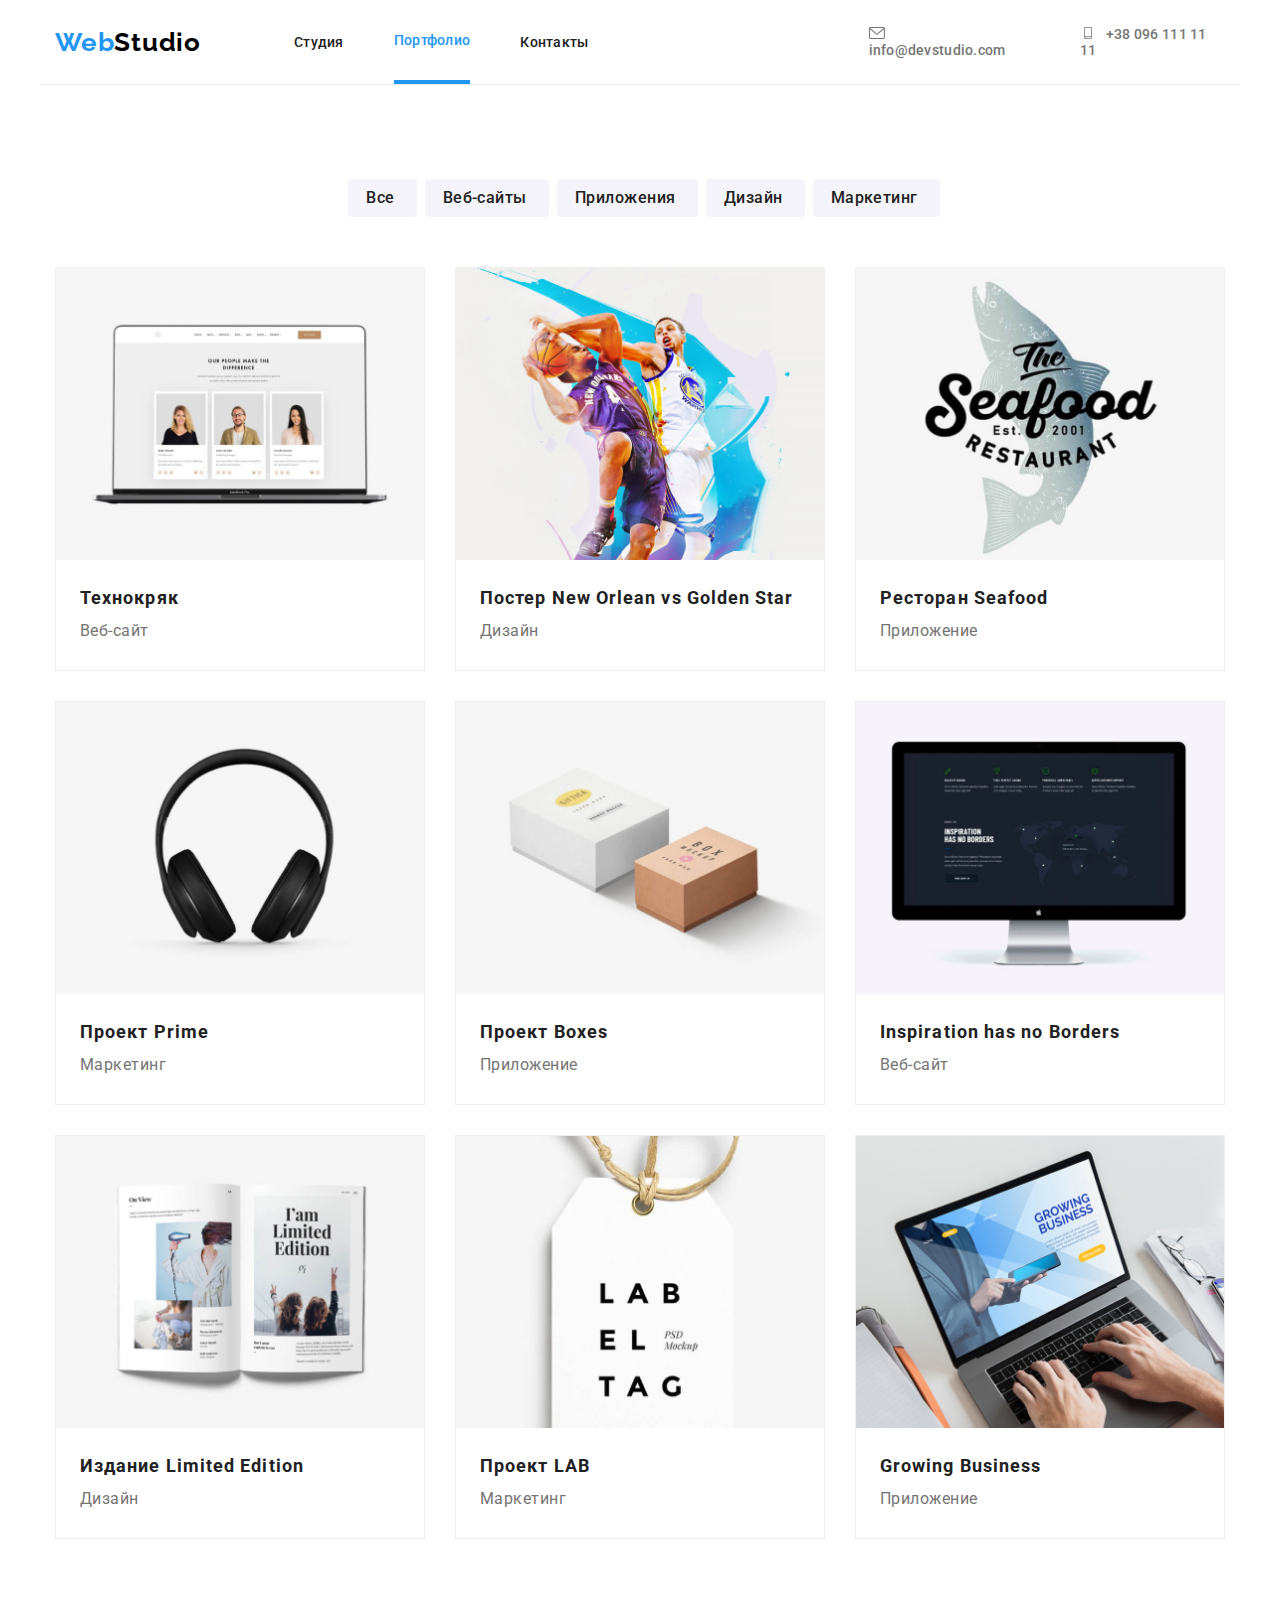
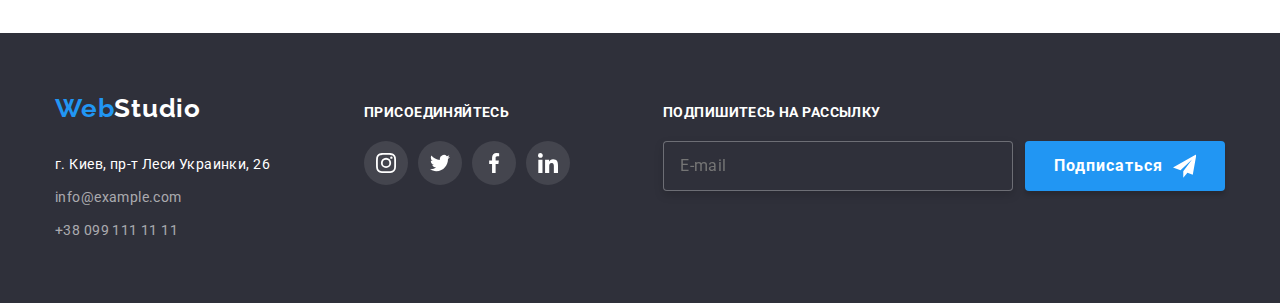
==== commit a8d16cc3: "version 0.9,2" ====
--- a/portfolio.html
+++ b/portfolio.html
@@ -25,8 +25,8 @@
 </div>
 
 <ul class="header__list-item" tabindex="0">
-<li class="header__item header__item-exception"><a href="./index.html" class="header__item-link header__active-page" tabindex="0">Студия</a></li>
-<li class="header__item"><a href="./portfolio.html" class="header__item-link" tabindex="0">Портфолио</a></li>
+<li class="header__item header__item-exception"><a href="./index.html" class="header__item-link" tabindex="0">Студия</a></li>
+<li class="header__item"><a href="./portfolio.html" class="header__item-link header__active-page" tabindex="0">Портфолио</a></li>
 <li class="header__item"><a href="" class="header__item-link c1 st" tabindex="0">Контакты</a></li>
 </ul>
 
--- a/css/main.min.css
+++ b/css/main.min.css
@@ -1 +1 @@
-html{box-sizing:border-box}*{box-sizing:inherit}*::after,*::before{box-sizing:inherit}h1,h2,h3,h4,h5,h6,p{margin:0}ul{list-style:none;padding-left:0;margin:0}a{text-decoration:none;color:inherit}img{display:block;max-width:100%;height:auto}address{font-style:normal}:root{--bg-body:#fff;--font-title:#212121;--accent:#2196f3;--font-p:#757575;--header-border:#ececec;--bg-order:#c4c4c4;--font-order:#fff;--font-active-button:#fff;--bg-hover-buton-order:#188ce8;--bg-our-team:#f5f4fa;--bg-footer:#2f303a;--footer-text:#fff;--footer-contacts:rgba(255, 255, 255, 0.6);--bg-button:#f5f4fa;--border-card:#eeeeee;--social-icon:#afb1b8;--backdrop:rgba(0, 0, 0, 0.2);--card-overlay:rgba(33, 150, 243, 0.9);--border-input:rgba(33, 33, 33, 0.2)}:root{--bg-body:#fff;--font-title:#212121;--accent:#2196f3;--font-p:#757575;--header-border:#ececec;--bg-order:#c4c4c4;--font-order:#fff;--font-active-button:#fff;--bg-hover-buton-order:#188ce8;--bg-our-team:#f5f4fa;--bg-footer:#2f303a;--footer-text:#fff;--footer-contacts:rgba(255, 255, 255, 0.6);--bg-button:#f5f4fa;--border-card:#eeeeee;--social-icon:#afb1b8}.header__item{font-family:"Roboto";font-style:normal;font-weight:500;font-size:14px;line-height:1.143;letter-spacing:.02em;color:#212121;text-decoration:none}.header__logo-text,.footer__logo-text{font-family:"Raleway";font-style:normal;font-weight:700;font-size:26px;line-height:1.192;letter-spacing:.03em;color:#2196f3;text-decoration:none}.header__item-link,.header__list-item{font-family:"Roboto";font-style:normal;font-weight:500;font-size:14px;line-height:1.143;letter-spacing:.02em;color:#212121;text-decoration:none;display:flex;justify-content:space-between;margin:0;padding:0;transition:color 250ms cubic-bezier(0.4, 0, 0.2, 1)}.header__item-link:hover,.header__item-link:hover,.header__item-link .-link:focus,.header__list-item:hover,.header__list-item:hover,.header__list-item .-link:focus{font-family:"Roboto";font-style:normal;font-weight:500;font-size:14px;line-height:1.143;letter-spacing:.02em;color:#2196f3}.header__mail{font-family:"Roboto";font-style:normal;font-weight:500;font-size:14px;line-height:1.143;letter-spacing:.02em;color:#757575;transition:color 250ms cubic-bezier(0.4, 0, 0.2, 1)}.header__mail:hover,.header__mail:focus{font-family:"Roboto";font-style:normal;font-weight:500;font-size:14px;line-height:16px;letter-spacing:.02em;color:#2196f3;fill:#2196f3}.header__telephone{font-family:"Roboto";font-style:normal;font-weight:500;font-size:14px;line-height:1.143;letter-spacing:.02em;color:#757575;transition:color 250ms cubic-bezier(0.4, 0, 0.2, 1)}.header__telephone:hover,.header__telephone:focus{font-family:"Roboto";font-style:normal;font-weight:500;font-size:14px;line-height:16px;letter-spacing:.02em;color:#2196f3;fill:#2196f3}.header__mail:hover,.header__mail:focus{font-family:"Roboto";font-style:normal;font-weight:500;font-size:14px;line-height:1.143;letter-spacing:.02em;color:#2196f3;fill:#2196f3}.header__telephone:hover{font-family:"Roboto";font-style:normal;font-weight:500;font-size:14px;line-height:1.143;letter-spacing:.02em;color:#2196f3;fill:#2196f3}.header__mail:hover .header__contact-list-item-icon,.header__telephone:hover .header__contact-list-item-icon,.header__mail:focus .header__contact-list-item-icon{fill:#2196f3}.header__telephone:focus{font-family:"Roboto";font-style:normal;font-weight:500;font-size:14px;line-height:1.143;letter-spacing:.02em;color:#2196f3;fill:#2196f3}.header__telephone:focus .header__contact-list-item-icon{fill:#2196f3}.header__contact-list-item{font-family:"Roboto";font-style:normal;font-weight:500;font-size:14px;line-height:1.143;letter-spacing:.02em;color:#757575;text-decoration:none;transition:color 250ms cubic-bezier(0.4, 0, 0.2, 1)}.header__contact-list-item:hover,.header__contact-list-item:focus{font-family:"Roboto";font-style:normal;font-weight:500;font-size:14px;line-height:16px;letter-spacing:.02em;color:#2196f3}.header__logo{display:inline}.header__logo-link,.footer__logo-link{color:#000;text-decoration:none;font-family:"Raleway";font-style:normal;font-weight:700;font-size:26px;line-height:1.19;letter-spacing:.03em;margin-right:93px}.header__logo,nav{display:flex;align-items:center}header{margin:0 auto}.header__item:not(.header__item-exception),.header__contact-list-item:not(.header__mail){margin-left:50px}.header__contact-list{display:flex;flex-direction:row}.header__container{display:flex;align-items:center;border-bottom:solid 1px #ececec}.header__contact-list-item-icon{margin-right:10px;fill:var(--font-p)}.borderheader{border-bottom:1px solid #ececec}.header__active-page{color:#2196f3;border-bottom:4px solid #2196f3}.header__active-page::after{border-bottom:4px solid #2196f3}.header__list-item .header__item-link{display:block;padding-bottom:32px;padding-top:32px}.header__desktop-menu{display:none}@media(min-width: 768px){.header__desktop-menu{display:flex}}.header__contact-list{margin-left:280px}.section-one__title{font-family:"Roboto";font-style:normal;font-weight:900;font-size:26px;line-height:42px;text-align:center;letter-spacing:.06em;text-transform:uppercase;color:#fff;width:100%}@media(min-width: 768px){.section-one__title{width:696px;font-family:"Roboto";font-style:normal;font-weight:900;font-size:44px;line-height:1.364;text-align:center;letter-spacing:.06em;text-transform:uppercase;color:#fff;text-shadow:0px 4px 4px rgba(0,0,0,.25)}}.section-one__order-button{background:#2196f3;box-shadow:0px 4px 4px rgba(0,0,0,.15);border-radius:4px;font-family:"Roboto";font-style:normal;font-weight:700;font-size:16px;line-height:1.875;width:200px;height:50px;text-align:center;align-items:center;letter-spacing:.06em;color:#fff;flex-direction:row}.section-one{align-items:center;text-align:center}.section-one{display:flex;flex-direction:column;justify-content:center}.section-one{padding-top:118px;padding-bottom:128px}@media(min-width: 768px){.section-one{padding-top:200px;padding-bottom:200px}}.section-one{margin-left:auto;margin-right:auto}.section-one__title{margin-bottom:30px}.section-two__list-benefits-item-text{font-family:"Roboto";font-style:normal;font-weight:400;font-size:14px;line-height:24px;letter-spacing:.03em;color:#757575}@media(min-width: 768px){.section-two__list-benefits-item-text{font-family:"Roboto";font-style:normal;font-weight:400;font-size:14px;line-height:1.714;letter-spacing:.03em;color:#757575;padding-top:10px}}.section-two__list-benefits{display:flex;flex-direction:column}@media(min-width: 768px){.section-two__list-benefits{display:flex}}.section-two__list-benefits-item-title{font-family:"Roboto";font-style:normal;font-weight:700;font-size:14px;line-height:16px;text-align:center;letter-spacing:.03em;text-transform:uppercase;color:#212121}@media(min-width: 768px){.section-two__list-benefits-item-title{font-family:"Roboto";font-style:normal;font-weight:700;font-size:14px;line-height:16px;letter-spacing:.03em;text-transform:uppercase;color:#212121}}.section-two{margin:0;padding-top:94px}.section-two__list-benefits-item-svg{display:flex;justify-content:center;align-items:center;margin-left:15px;margin-right:15px;margin-bottom:30px;background:#f5f4fa;border-radius:4px}@media(min-width: 768px){.section-two__list-benefits-item-svg{display:flex;justify-content:center;align-items:center;margin-bottom:30px;background:#f5f4fa;border-radius:4px}}.section-two__list-benefits-item-svg .section-two__list-benefits-item{padding-right:30px}.section-three__list-image{display:flex;flex-direction:row;justify-content:center}.sectiom-three{display:none}@media(min-width: 768px){.sectiom-three{display:block}}.sectiom-three__container{display:none}@media(min-width: 768px){.sectiom-three__container{display:block}}.section-three__list-image-item{position:relative}.section-three__list-image{gap:30px}.what-we-do .section-three__list-image-item-signature{width:100%;position:absolute;left:0;bottom:0px;padding-top:27px;padding-bottom:27px;font-weight:700;letter-spacing:.03em;text-transform:uppercase;color:var(--bg-body);background:rgba(47,48,58,.8);font-family:"Roboto";font-style:normal;font-weight:700;font-size:14px;line-height:16px;text-align:center;letter-spacing:.03em;text-transform:uppercase;color:#fff}.section-four__team-list-item-card-text{font-family:"Roboto";font-style:normal;font-weight:400;font-size:16px;line-height:1.1875;letter-spacing:.03em;color:#757575}.section-four__team-list-item-card-text{text-align:center}.section-four__team-list{display:flex;flex-direction:column;justify-content:space-between}@media(min-width: 768px){.section-four__team-list{display:flex;flex-direction:row;justify-content:space-between}}.section-four__team-list-item-card-social-links{padding-left:32px;padding-right:32px;margin-left:auto;margin-right:auto;padding-bottom:30px}.section-four__team-list-item-card-social-links .section-four__team-list-item-card-links{display:flex;padding:0;justify-content:center}.section-four__team-list-item-card-social-links .svg:not(:last-child){margin-right:10px}.sli{display:flex;justify-content:center;align-items:center;width:44px;height:44px;fill:#afb1b8;transition:background-color 250ms cubic-bezier(0.4, 0, 0.2, 1),border-radius 250ms cubic-bezier(0.4, 0, 0.2, 1)}.sli:hover,.sli:focus{border-radius:50%;background-color:var(--accent)}.sli:hover .section-four__team-list-item-card-links-icon,.sli:focus .section-four__team-list-item-card-links-icon{fill:var(--bg-body);transition:fill 250ms cubic-bezier(0.4, 0, 0.2, 1),border 250ms cubic-bezier(0.4, 0, 0.2, 1)}.footer__social-links-item-link{display:flex;justify-content:center;align-items:center;width:44px;height:44px;border:0;border-radius:50%;background-color:rgba(255,255,255,.1);display:flex;justify-content:center;align-items:center;width:44px;height:44px;border:0;border-radius:50%;background-color:rgba(255,255,255,.1);transition:background-color 250ms cubic-bezier(0.4, 0, 0.2, 1)}.footer__social-links-item-link .section-four__team-list-item-card-links-icon{fill:var(--footer-text)}.section-four__team-list-item-card{background:#fff;box-shadow:0px 1px 3px rgba(0,0,0,.12),0px 1px 1px rgba(0,0,0,.14),0px 2px 1px rgba(0,0,0,.2);border-radius:0px 0px 4px 4px;margin-bottom:30px;margin-left:15px;margin-right:15px}.section-four__team-list-item-card-text{padding-top:10px;padding-bottom:16px}.section-four__team-list-item-card-name{padding-top:30px}.section-four{background:#f5f4fa}.section-four{padding-top:94px;padding-bottom:94px}.footer__subscribe-item-button{display:flex;align-items:center;justify-content:center;height:50px;padding:10px 29px;border:0;box-shadow:0px 4px 4px rgba(0,0,0,.15);border-radius:4px;background-color:var(--accent);color:var(--footer-text);font-weight:700;font-size:16px;line-height:1.88;text-align:center;letter-spacing:.06em;font-family:"Roboto";font-style:normal;font-weight:700;font-size:16px;line-height:30px;width:200px}.footer__subscribe-item-button .section-four__team-list-item-card-links-icon{fill:var(--footer-text);margin-left:10px}.section-five__clients-list-item:not(:last-child){margin-right:30px}.section-five__clients-list{display:flex;flex-direction:column;gap:15px}@media(min-width: 768px){.section-five__clients-list{display:flex;justify-content:center;align-items:center}}.section-five__clients-list-item-company-link{display:flex;justify-content:center;align-items:center;width:170px;height:92px;border:1px solid var(--social-icon);border-radius:4px;cursor:pointer;transition:border-color 250ms cubic-bezier(0.4, 0, 0.2, 1)}.section-five__clients-list-item-company-link:hover,.section-five__clients-list-item-company-link:focus{border-color:var(--accent)}.section-five__clients-list-item-company-link:hover .section-five__clients-list-item-company-link-icon-client,.section-five__clients-list-item-company-link:focus .section-five__clients-list-item-company-link-icon-client{fill:var(--accent);transition:fill 250ms cubic-bezier(0.4, 0, 0.2, 1)}.section-five__clients-list-item-company-link-icon-client{fill:var(--social-icon)}.section-five__title{font-family:"Roboto";font-style:normal;font-weight:700;font-size:36px;line-height:42px;text-align:center;letter-spacing:.03em;color:#212121}.section-six__button-list-item{background:#f5f4fa;border-radius:4px;font-family:"Roboto";font-style:normal;font-weight:500;font-size:16px;line-height:1.625;text-align:center;letter-spacing:.03em;color:#212121;margin-left:8px;padding-top:6px;padding-bottom:6px;padding-left:22px;padding-right:22px;border:0;transition:background-color 250ms cubic-bezier(0.4, 0, 0.2, 1)}.section-six__button-list{margin-bottom:50px}@media(max-width: 768px){.section-six__button-list{margin-bottom:50px;display:flex;flex-wrap:wrap;width:362px;justify-content:flex-start}}.section-six__button-list-item:hover,.section-six__button-list-item:focus{background:#2196f3;box-shadow:0px 3px 1px rgba(0,0,0,.1),0px 1px 2px rgba(0,0,0,.08),0px 2px 2px rgba(0,0,0,.12);border-radius:4px;font-family:"Roboto";font-style:normal;font-weight:500;font-size:16px;line-height:1.625;text-align:center;letter-spacing:.03em;color:#fff;border:0}.section-six__images-container-content-list-card-item-box-text{color:#000}.section-six__images-container-content-list-card-item-box-text{font-family:"Roboto";font-style:normal;font-weight:700;font-size:18px;line-height:2;letter-spacing:.06em;color:#212121}.section-six__images-container-content-list-card-item-box-text-two{font-family:"Roboto";font-style:normal;font-weight:400;font-size:16px;line-height:1.875;letter-spacing:.03em;color:#757575}.section-six__button-list-item{padding-left:18px}.section-six__images-container-content-list-card{display:flex;flex-direction:row;justify-content:center;flex-wrap:wrap;gap:30px}.section-six__images-container-content-list-card-item{border:1px solid #eee;height:404px;width:370px}.section-six__images-container-content-list-card-item:hover{box-shadow:0px 1px 1px rgba(0,0,0,.12),0px 4px 4px rgba(0,0,0,.06),1px 4px 6px rgba(0,0,0,.16)}.section-six__images-container-content-list-card-item-box{padding-left:24px;padding-right:24px;padding-top:20px;padding-bottom:20px}.section-six__images-container-content-list-card-item-overlay{position:relative;overflow:hidden}.section-six__images-container-content-list-card-item-overlay-text{position:absolute;top:101%;left:0;width:100%;padding:63px 24px;font-weight:400;font-size:18px;line-height:1.55;letter-spacing:.03em;text-align:left;color:var(--bg-body);background-color:var(--card-overlay);transition:transform 250ms cubic-bezier(0.4, 0, 0.2, 1) 0ms}.section-six__images-container-content-list-card-item:hover .section-six__images-container-content-list-card-item-overlay-text{top:0%;background:rgba(33,150,243,.9);left:0;width:100%;padding:63px 24px;font-weight:400;font-size:18px;line-height:1.55;letter-spacing:.03em;text-align:left;color:var(--bg-body);transition:top 250ms cubic-bezier(0.4, 0, 0.2, 1) 0ms;position:absolute;font-family:"Roboto";font-style:normal;font-weight:400;font-size:18px;line-height:28px;letter-spacing:.03em;color:#fff}.section-six__images-container-content-list-card-item .section-six__images-container-content-list-card-item-overlay-text{background:rgba(33,150,243,.9);width:100%;padding:63px 24px;font-weight:400;font-size:18px;line-height:1.55;letter-spacing:.03em;text-align:left;color:var(--bg-body);transition:top 250ms cubic-bezier(0.4, 0, 0.2, 1) 0ms;position:absolute;font-family:"Roboto";font-style:normal;font-weight:400;font-size:18px;line-height:28px;letter-spacing:.03em;color:#fff}.section-six{margin-top:94px;margin-bottom:94px}.title,.footer__subscribe-title{font-family:"Roboto";font-style:normal;font-weight:700;font-size:36px;line-height:1.167;letter-spacing:.03em;color:#212121}footer{background:#2f303a}.footer__contacts-link{font-family:"Roboto";font-style:normal;font-weight:400;font-size:14px;line-height:1.714;text-decoration:none;letter-spacing:.03em;color:rgba(255,255,255,.6)}.footer__contacts-location{font-family:"Roboto";font-style:normal;font-weight:400;font-size:14px;line-height:1.714;letter-spacing:.03em;color:#fff}.footer__logo-text-two-partition{color:#fff}footer{padding-top:60px;padding-bottom:60px}.footer__contacts{display:flex;flex-direction:column;padding-top:9px}.footer .title .footer__subscribe-title{margin-bottom:20px;font-size:14px;font-weight:700;line-height:1.14;letter-spacing:.03em;text-transform:uppercase;color:var(--footer-text)}.footer__social{padding-top:12px}.footer__social-links{display:flex;justify-content:center;align-items:center}.footer__social .footer__social-links-item{width:44px;height:44px}.footer__social .footer__social-links-item:not(:last-child){margin-right:10px}.footer__social .footer__social-links-item-link:focus,.footer__social .footer__social-links-item-link:hover{background-color:var(--accent);transition:background-color 250ms cubic-bezier(0.4, 0, 0.2, 1)}footer{display:flex;flex-direction:column}@media(min-width: 768px){footer{display:flex;flex-direction:row}}.fk1{display:flex;flex-direction:column;justify-content:center}@media(min-width: 768px){.fk1{display:flex;flex-direction:row}}.footer .footer__social-title{margin-bottom:20px;font-size:14px;font-weight:700;line-height:1.14;letter-spacing:.03em;text-transform:uppercase;color:var(--footer-text);display:flex;justify-content:left}.title,.footer__subscribe-title{margin-bottom:20px;font-size:14px;font-weight:700;line-height:1.14;letter-spacing:.03em;text-transform:uppercase;color:var(--footer-text);font-size:14px}.fk1,.footer__level-controller{display:flex;align-items:baseline}footer{display:flex}.footer__contacts{max-width:231px}.ulfooter{display:flex}.title,.footer__subscribe-title{margin-bottom:20px;padding:0}.footer__social{margin-left:70px}.footer__contacts-location{margin-top:20px}.footer__contacts-link{margin-top:9px}.footer__subscribe{flex-grow:1;padding-top:12px}.footer__subscribe-item{width:100%}.footer__subscribe-item-form{display:flex;justify-content:right;align-items:center}.footer__subscribe-item .footer__subscribe-item-input{height:50px;width:100%;margin-right:12px;padding-left:16px;padding-top:15px;padding-bottom:15px;border:1px solid rgba(255,255,255,.3);filter:drop-shadow(0px 4px 4px rgba(0, 0, 0, 0.15));border-radius:4px;background-color:var(--bg-footer);color:var(--footer-text)}.footer__subscribe-item-input{margin-left:93px;font-family:"Roboto";font-style:normal;font-weight:400;font-size:16px;line-height:20px;display:flex;align-items:center;letter-spacing:.03em;color:rgba(255,255,255,.6);width:358px}.footer__subscribe-title{margin-left:93px}.footer__social-links-item-link-icon{fill:var(--footer-text)}.footer__subscribe-item-button-svg{fill:var(--footer-text);margin-left:10px}.eff{font-family:"Roboto";font-style:normal;font-weight:900;font-size:44px;line-height:1.364;text-align:center;letter-spacing:.06em;text-transform:uppercase;color:#fff;text-shadow:0px 4px 4px rgba(0,0,0,.25)}.back1{background-image:linear-gradient(to right, rgba(47, 48, 58, 0.4), rgba(47, 48, 58, 0.4)),url("../img/back.jpg");max-width:1600px;background-repeat:no-repeat;background-position:center;background-size:cover}h3{font-family:"Roboto";font-style:normal;font-weight:500;font-size:16px;line-height:1.1875;letter-spacing:.03em;color:#212121}h3:not(.isk){text-transform:uppercase}h2:not(.title,.footer__subscribe-title,.modal__title){font-family:"Roboto";font-style:normal;font-weight:700;font-size:36px;line-height:1.167;text-align:center}ul{list-style-type:none}.WebStudio2{color:#000;font-family:"Raleway";font-style:normal;font-weight:700;font-size:26px;line-height:1.192;letter-spacing:.03em;text-decoration:none}.WebS{display:flex;flex-direction:row}ul:not(.isk,.section-three__list-image,.section-four__team-list,.section-six__images-container-content-list-card,.section-two__list-benefits){display:flex;align-items:center}.isk{display:flex;justify-content:center}.notlipo{border:1px solid #eee;height:404px;width:370px;transition:box-shadow 250ms cubic-bezier(0.4, 0, 0.2, 1),border 250ms cubic-bezier(0.4, 0, 0.2, 1)}.notlipo:hover,.notlipo:focus{box-shadow:0px 1px 1px rgba(0,0,0,.12),0px 4px 4px rgba(0,0,0,.06),1px 4px 6px rgba(0,0,0,.16);border:1px solid #eee;height:404px;width:370px}.marg:not(.section-two,.section-one){margin:0;padding-top:94px;padding-bottom:94px;text-align:center}nav{margin-right:auto}.class1{justify-content:center}.container:not(.fk1){max-width:1200px;padding-right:15px;padding-left:15px;margin:0 auto}.fk1{width:1200px;padding-right:15px;padding-left:15px;margin:0 auto}h2{margin-bottom:50px}.sectionportfolio{padding-top:94px;padding-bottom:94px}.backdrop{width:100%;height:100%;background:rgba(0,0,0,.2);position:fixed;top:0;left:0;z-index:20;transition:250ms cubic-bezier(0.4, 0, 0.2, 1) 0ms}.modal{position:absolute;left:50%;top:50%;transform:translate(-50%, -50%);width:528px;min-height:581px;background:#fff;box-shadow:0px 1px 3px rgba(0,0,0,.12),0px 1px 1px rgba(0,0,0,.14),0px 2px 1px rgba(0,0,0,.2);border-radius:4px;align-items:center}.modal__close-button{position:absolute;top:8px;right:8px;background-color:rgba(0,0,0,0);border:none}.modal__close-button:hover{cursor:pointer}.modal__close-icon{fill:#2196f3}.modal_circle{border:1px solid rgba(0,0,0,.1);border-radius:50%;padding:10px;width:30px;height:30px;background-position:center;margin:0 auto;display:flex;justify-content:center;align-items:center}.modal__close-button-svg{width:11px;height:11px;position:absolute;fill:#000}.modal__close-button-svg:hover{fill:#2196f3}.backdrop{position:fixed;top:0;left:0;width:100%;height:100%;opacity:1;background-color:var(--backdrop);transition:opacity 250ms cubic-bezier(0.4, 0, 0.2, 1) 0ms,visibility 250ms cubic-bezier(0.4, 0, 0.2, 1)}.is-hidden{opacity:0;visibility:hidden;pointer-events:none}.modal{position:absolute;top:50%;left:50%;align-items:center;transform:translate(-50%, -50%);width:528px;height:581px;background-color:var(--bg-body);box-shadow:0px 1px 3px rgba(0,0,0,.12),0px 1px 1px rgba(0,0,0,.14),0px 2px 1px rgba(0,0,0,.2);border-radius:4px}.close{position:absolute;top:8px;right:8px;width:30px;height:30px;display:flex;justify-content:center;align-items:center;border:1px solid rgba(0,0,0,.1);border-radius:50%;background-color:var(--bg-body);cursor:pointer}.close-icon{transition:fill 250ms cubic-bezier(0.4, 0, 0.2, 1)}.close:hover .close-icon,.close:focus .close-icon{fill:var(--accent)}.modal__title{margin-top:40px;margin-bottom:12px;font-weight:700;font-size:20px;line-height:1.15;text-align:center;letter-spacing:.03em;color:var(--font-title);font-family:"Roboto";font-style:normal;font-weight:700;font-size:20px;line-height:23px;text-align:center;letter-spacing:.03em;color:#212121}.modal__form{width:448px;margin-left:auto;margin-right:auto}.modal__form-field{display:flex;flex-direction:column;margin-bottom:10px}.modal__form-field-form-label{margin-bottom:4px;font-size:12px;font-family:"Roboto";font-style:normal;font-weight:400;font-size:12px;line-height:14px;letter-spacing:.01em;color:#757575}.modal__form-field-form-input{margin:0;padding:12px 42px;height:40px;outline:none;border:1px solid rgba(33,33,33,.2);transition:border-color 250ms cubic-bezier(0.4, 0, 0.2, 1);border-radius:4px;font-family:"Roboto";font-style:normal;font-weight:400;font-size:14px;line-height:16px;letter-spacing:.01em}.modal__position{display:flex;flex-direction:column;position:relative}.modal__form-field-icon{position:absolute;top:50%;left:12px;transform:translateY(-50%);transition:fill 250ms cubic-bezier(0.4, 0, 0.2, 1)}.modal__form-field-form-input:focus-visible{border-color:var(--accent)}.modal__position:hover .modal__form-field-form-input,.modal__position:focus .modal__form-field-form-input{border-color:var(--accent)}.modal__position:hover .modal__form-field-icon,.modal__position:focus .modal__form-field-icon{fill:var(--accent)}.modal__form-field-form-input:focus-visible+.modal__form-field-icon{fill:var(--accent)}.modal__form-textarea{display:flex;flex-direction:column;margin-bottom:20px}.textarea-input{resize:none;margin:0;padding:12px 16px;height:120px;outline:none;border:1px solid rgba(33,33,33,.2);transition:border-color 250ms cubic-bezier(0.4, 0, 0.2, 1);border-radius:4px;font-family:"Roboto";font-style:normal;font-weight:400;font-size:12px;line-height:14px;letter-spacing:.01em;color:rgba(117,117,117,.5)}.textarea-input:hover,.textarea-input:focus,.textarea-input:focus-visible{border-color:var(--accent)}.textarea-input::placeholder{line-height:1.14;letter-spacing:.01em;color:rgba(117,117,117,.5)}.modal__form-textarea-policy{display:flex;align-items:center;justify-content:center;margin-bottom:30px}.modal__form-textarea-checkbox{position:absolute;width:1px;height:1px;margin:-1px;border:0;padding:0;white-space:nowrap;clip-path:inset(100%);clip:rect(0 0 0 0);overflow:hidden}.modal__form-textarea-check-control{display:flex;align-items:center;justify-content:center;width:16px;height:15px;border:2px solid #212121;border-radius:2px}.visually-hidden:checked{position:absolute;width:1px;height:1px;margin:-1px;border:0;padding:0;white-space:nowrap;clip-path:inset(100%);clip:rect(0 0 0 0);overflow:hidden}.modal__form-textarea-policy-icon{opacity:0;flex-shrink:0;transition:opacity 250ms cubic-bezier(0.4, 0, 0.2, 1);background-color:var(--accent);border-radius:2px}.modal__form-textarea-checkbox:checked~.modal__form-textarea-policy-icon{opacity:1}.modal__form-textarea-policy-input{display:flex;align-items:center;justify-content:center;margin-left:7px;line-height:1.71;letter-spacing:.03em}.modal__terms{padding-left:7px;font-family:"Roboto";font-style:normal;font-weight:400;font-size:14px;line-height:24px;letter-spacing:.03em;color:#757575}.modal__terms-link{color:var(--accent);text-decoration:underline;cursor:pointer}.modal__button-submit{display:block;margin:auto;padding:10px 56px;font-weight:700;font-size:16px;line-height:1.88;text-align:center;letter-spacing:.06em;color:var(--font-active-button);box-shadow:0px 4px 4px rgba(0,0,0,.15);border-radius:4px;border:0;background-color:var(--accent);transition:background-color 250ms cubic-bezier(0.4, 0, 0.2, 1);font-family:"Roboto";font-style:normal;font-weight:700;font-size:16px;line-height:30px;display:flex;align-items:center;text-align:center;letter-spacing:.06em;color:#fff}main{width:100%}main{width:100%}/*# sourceMappingURL=main.min.css.map */+html{box-sizing:border-box}*{box-sizing:inherit}*::after,*::before{box-sizing:inherit}h1,h2,h3,h4,h5,h6,p{margin:0}ul{list-style:none;padding-left:0;margin:0}a{text-decoration:none;color:inherit}img{display:block;max-width:100%;height:auto}address{font-style:normal}:root{--bg-body:#fff;--font-title:#212121;--accent:#2196f3;--font-p:#757575;--header-border:#ececec;--bg-order:#c4c4c4;--font-order:#fff;--font-active-button:#fff;--bg-hover-buton-order:#188ce8;--bg-our-team:#f5f4fa;--bg-footer:#2f303a;--footer-text:#fff;--footer-contacts:rgba(255, 255, 255, 0.6);--bg-button:#f5f4fa;--border-card:#eeeeee;--social-icon:#afb1b8;--backdrop:rgba(0, 0, 0, 0.2);--card-overlay:rgba(33, 150, 243, 0.9);--border-input:rgba(33, 33, 33, 0.2)}:root{--bg-body:#fff;--font-title:#212121;--accent:#2196f3;--font-p:#757575;--header-border:#ececec;--bg-order:#c4c4c4;--font-order:#fff;--font-active-button:#fff;--bg-hover-buton-order:#188ce8;--bg-our-team:#f5f4fa;--bg-footer:#2f303a;--footer-text:#fff;--footer-contacts:rgba(255, 255, 255, 0.6);--bg-button:#f5f4fa;--border-card:#eeeeee;--social-icon:#afb1b8}.header__item{font-family:"Roboto";font-style:normal;font-weight:500;font-size:14px;line-height:1.143;letter-spacing:.02em;color:#212121;text-decoration:none}.header__logo-text,.footer__logo-text{font-family:"Raleway";font-style:normal;font-weight:700;font-size:26px;line-height:1.192;letter-spacing:.03em;color:#2196f3;text-decoration:none}.header__item-link,.header__list-item{font-family:"Roboto";font-style:normal;font-weight:500;font-size:14px;line-height:1.143;letter-spacing:.02em;color:#212121;text-decoration:none;display:flex;justify-content:space-between;margin:0;padding:0;transition:color 250ms cubic-bezier(0.4, 0, 0.2, 1)}.header__item-link:hover,.header__item-link:hover,.header__item-link .-link:focus,.header__list-item:hover,.header__list-item:hover,.header__list-item .-link:focus{font-family:"Roboto";font-style:normal;font-weight:500;font-size:14px;line-height:1.143;letter-spacing:.02em;color:#2196f3}.header__mail{font-family:"Roboto";font-style:normal;font-weight:500;font-size:14px;line-height:1.143;letter-spacing:.02em;color:#757575;transition:color 250ms cubic-bezier(0.4, 0, 0.2, 1)}.header__mail:hover,.header__mail:focus{font-family:"Roboto";font-style:normal;font-weight:500;font-size:14px;line-height:16px;letter-spacing:.02em;color:#2196f3;fill:#2196f3}.header__telephone{font-family:"Roboto";font-style:normal;font-weight:500;font-size:14px;line-height:1.143;letter-spacing:.02em;color:#757575;transition:color 250ms cubic-bezier(0.4, 0, 0.2, 1)}.header__telephone:hover,.header__telephone:focus{font-family:"Roboto";font-style:normal;font-weight:500;font-size:14px;line-height:16px;letter-spacing:.02em;color:#2196f3;fill:#2196f3}.header__mail:hover,.header__mail:focus{font-family:"Roboto";font-style:normal;font-weight:500;font-size:14px;line-height:1.143;letter-spacing:.02em;color:#2196f3;fill:#2196f3}.header__telephone:hover{font-family:"Roboto";font-style:normal;font-weight:500;font-size:14px;line-height:1.143;letter-spacing:.02em;color:#2196f3;fill:#2196f3}.header__mail:hover .header__contact-list-item-icon,.header__telephone:hover .header__contact-list-item-icon,.header__mail:focus .header__contact-list-item-icon{fill:#2196f3}.header__telephone:focus{font-family:"Roboto";font-style:normal;font-weight:500;font-size:14px;line-height:1.143;letter-spacing:.02em;color:#2196f3;fill:#2196f3}.header__telephone:focus .header__contact-list-item-icon{fill:#2196f3}.header__contact-list-item{font-family:"Roboto";font-style:normal;font-weight:500;font-size:14px;line-height:1.143;letter-spacing:.02em;color:#757575;text-decoration:none;transition:color 250ms cubic-bezier(0.4, 0, 0.2, 1)}.header__contact-list-item:hover,.header__contact-list-item:focus{font-family:"Roboto";font-style:normal;font-weight:500;font-size:14px;line-height:16px;letter-spacing:.02em;color:#2196f3}.header__logo{display:inline}.header__logo-link,.footer__logo-link{color:#000;text-decoration:none;font-family:"Raleway";font-style:normal;font-weight:700;font-size:26px;line-height:1.19;letter-spacing:.03em;margin-right:93px}.header__logo,nav{display:flex;align-items:center}header{margin:0 auto}.header__item:not(.header__item-exception),.header__contact-list-item:not(.header__mail){margin-left:50px}.header__contact-list{display:flex;flex-direction:row}.header__container{display:flex;align-items:center;border-bottom:solid 1px #ececec}.header__contact-list-item-icon{margin-right:10px;fill:var(--font-p)}.borderheader{border-bottom:1px solid #ececec}.header__active-page{color:#2196f3;border-bottom:4px solid #2196f3}.header__active-page::after{border-bottom:4px solid #2196f3}.header__list-item .header__item-link{display:block;padding-bottom:32px;padding-top:32px}.header__desktop-menu{display:none}@media(min-width: 768px){.header__desktop-menu{display:flex}}.header__contact-list{margin-left:280px}.section-one__title{font-family:"Roboto";font-style:normal;font-weight:900;font-size:26px;line-height:42px;text-align:center;letter-spacing:.06em;text-transform:uppercase;color:#fff;width:100%}@media(min-width: 768px){.section-one__title{width:696px;font-family:"Roboto";font-style:normal;font-weight:900;font-size:44px;line-height:1.364;text-align:center;letter-spacing:.06em;text-transform:uppercase;color:#fff;text-shadow:0px 4px 4px rgba(0,0,0,.25)}}.section-one__order-button{background:#2196f3;box-shadow:0px 4px 4px rgba(0,0,0,.15);border-radius:4px;font-family:"Roboto";font-style:normal;font-weight:700;font-size:16px;line-height:1.875;width:200px;height:50px;text-align:center;align-items:center;letter-spacing:.06em;color:#fff;flex-direction:row}.section-one{align-items:center;text-align:center}.section-one{display:flex;flex-direction:column;justify-content:center}.section-one{padding-top:118px;padding-bottom:128px}@media(min-width: 768px){.section-one{padding-top:200px;padding-bottom:200px}}.section-one{margin-left:auto;margin-right:auto}.section-one__title{margin-bottom:30px}.section-two__list-benefits-item-text{font-family:"Roboto";font-style:normal;font-weight:400;font-size:14px;line-height:24px;letter-spacing:.03em;color:#757575}@media(min-width: 768px){.section-two__list-benefits-item-text{font-family:"Roboto";font-style:normal;font-weight:400;font-size:14px;line-height:1.714;letter-spacing:.03em;color:#757575;padding-top:10px}}.section-two__list-benefits{display:flex;flex-direction:column}@media(min-width: 768px){.section-two__list-benefits{display:flex;flex-direction:row}}.section-two__list-benefits-item-title{font-family:"Roboto";font-style:normal;font-weight:700;font-size:14px;line-height:16px;text-align:center;letter-spacing:.03em;text-transform:uppercase;color:#212121}@media(min-width: 768px){.section-two__list-benefits-item-title{font-family:"Roboto";font-style:normal;font-weight:700;font-size:14px;line-height:16px;letter-spacing:.03em;text-transform:uppercase;color:#212121}}.section-two{margin:0;padding-top:94px}.section-two__list-benefits-item-svg{display:flex;justify-content:center;align-items:center;margin-left:15px;margin-right:15px;margin-bottom:30px;background:#f5f4fa;border-radius:4px}@media(min-width: 768px){.section-two__list-benefits-item-svg{display:flex;justify-content:center;align-items:center;margin-bottom:30px;background:#f5f4fa;border-radius:4px}}.section-two__list-benefits-item-svg .section-two__list-benefits-item{padding-right:30px}.section-three__list-image{display:flex;flex-direction:row;justify-content:center}.sectiom-three{display:none}@media(min-width: 768px){.sectiom-three{display:block}}.sectiom-three__container{display:none}@media(min-width: 768px){.sectiom-three__container{display:block}}.section-three__list-image-item{position:relative}.section-three__list-image{gap:30px}.what-we-do .section-three__list-image-item-signature{width:100%;position:absolute;left:0;bottom:0px;padding-top:27px;padding-bottom:27px;font-weight:700;letter-spacing:.03em;text-transform:uppercase;color:var(--bg-body);background:rgba(47,48,58,.8);font-family:"Roboto";font-style:normal;font-weight:700;font-size:14px;line-height:16px;text-align:center;letter-spacing:.03em;text-transform:uppercase;color:#fff}.section-four__team-list-item-card-text{font-family:"Roboto";font-style:normal;font-weight:400;font-size:16px;line-height:1.1875;letter-spacing:.03em;color:#757575}.section-four__team-list-item-card-text{text-align:center}.section-four__team-list{display:flex;flex-direction:column;justify-content:space-between}@media(min-width: 768px){.section-four__team-list{display:flex;flex-direction:row;justify-content:space-between}}.section-four__team-list-item-card-social-links{padding-left:32px;padding-right:32px;margin-left:auto;margin-right:auto;padding-bottom:30px}.section-four__team-list-item-card-social-links .section-four__team-list-item-card-links{display:flex;padding:0;justify-content:center}.section-four__team-list-item-card-social-links .svg:not(:last-child){margin-right:10px}.sli{display:flex;justify-content:center;align-items:center;width:44px;height:44px;fill:#afb1b8;transition:background-color 250ms cubic-bezier(0.4, 0, 0.2, 1),border-radius 250ms cubic-bezier(0.4, 0, 0.2, 1)}.sli:hover,.sli:focus{border-radius:50%;background-color:var(--accent)}.sli:hover .section-four__team-list-item-card-links-icon,.sli:focus .section-four__team-list-item-card-links-icon{fill:var(--bg-body);transition:fill 250ms cubic-bezier(0.4, 0, 0.2, 1),border 250ms cubic-bezier(0.4, 0, 0.2, 1)}.footer__social-links-item-link{display:flex;justify-content:center;align-items:center;width:44px;height:44px;border:0;border-radius:50%;background-color:rgba(255,255,255,.1);display:flex;justify-content:center;align-items:center;width:44px;height:44px;border:0;border-radius:50%;background-color:rgba(255,255,255,.1);transition:background-color 250ms cubic-bezier(0.4, 0, 0.2, 1)}.footer__social-links-item-link .section-four__team-list-item-card-links-icon{fill:var(--footer-text)}.section-four__team-list-item-card{background:#fff;box-shadow:0px 1px 3px rgba(0,0,0,.12),0px 1px 1px rgba(0,0,0,.14),0px 2px 1px rgba(0,0,0,.2);border-radius:0px 0px 4px 4px;margin-bottom:30px;margin-left:15px;margin-right:15px}.section-four__team-list-item-card-text{padding-top:10px;padding-bottom:16px}.section-four__team-list-item-card-name{padding-top:30px}.section-four{background:#f5f4fa}.section-four{padding-top:94px;padding-bottom:94px}.footer__subscribe-item-button{display:flex;align-items:center;justify-content:center;height:50px;padding:10px 29px;border:0;box-shadow:0px 4px 4px rgba(0,0,0,.15);border-radius:4px;background-color:var(--accent);color:var(--footer-text);font-weight:700;font-size:16px;line-height:1.88;text-align:center;letter-spacing:.06em;font-family:"Roboto";font-style:normal;font-weight:700;font-size:16px;line-height:30px;width:200px}.footer__subscribe-item-button .section-four__team-list-item-card-links-icon{fill:var(--footer-text);margin-left:10px}.section-five__clients-list-item:not(:last-child){margin-right:30px}.section-five__clients-list{display:flex;flex-direction:column;gap:15px}@media(min-width: 768px){.section-five__clients-list{display:flex;justify-content:center;align-items:center;flex-direction:row}}.section-five__clients-list-item-company-link{display:flex;justify-content:center;align-items:center;width:170px;height:92px;border:1px solid var(--social-icon);border-radius:4px;cursor:pointer;transition:border-color 250ms cubic-bezier(0.4, 0, 0.2, 1)}.section-five__clients-list-item-company-link:hover,.section-five__clients-list-item-company-link:focus{border-color:var(--accent)}.section-five__clients-list-item-company-link:hover .section-five__clients-list-item-company-link-icon-client,.section-five__clients-list-item-company-link:focus .section-five__clients-list-item-company-link-icon-client{fill:var(--accent);transition:fill 250ms cubic-bezier(0.4, 0, 0.2, 1)}.section-five__clients-list-item-company-link-icon-client{fill:var(--social-icon)}.section-five__title{font-family:"Roboto";font-style:normal;font-weight:700;font-size:36px;line-height:42px;text-align:center;letter-spacing:.03em;color:#212121}.section-six__button-list-item{background:#f5f4fa;border-radius:4px;font-family:"Roboto";font-style:normal;font-weight:500;font-size:16px;line-height:1.625;text-align:center;letter-spacing:.03em;color:#212121;margin-left:8px;padding-top:6px;padding-bottom:6px;padding-left:22px;padding-right:22px;border:0;transition:background-color 250ms cubic-bezier(0.4, 0, 0.2, 1)}.section-six__button-list{margin-bottom:50px}@media(max-width: 768px){.section-six__button-list{margin-bottom:50px;display:flex;flex-wrap:wrap;width:362px;justify-content:flex-start}}.section-six__button-list-item:hover,.section-six__button-list-item:focus{background:#2196f3;box-shadow:0px 3px 1px rgba(0,0,0,.1),0px 1px 2px rgba(0,0,0,.08),0px 2px 2px rgba(0,0,0,.12);border-radius:4px;font-family:"Roboto";font-style:normal;font-weight:500;font-size:16px;line-height:1.625;text-align:center;letter-spacing:.03em;color:#fff;border:0}.section-six__images-container-content-list-card-item-box-text{color:#000}.section-six__images-container-content-list-card-item-box-text{font-family:"Roboto";font-style:normal;font-weight:700;font-size:18px;line-height:2;letter-spacing:.06em;color:#212121}.section-six__images-container-content-list-card-item-box-text-two{font-family:"Roboto";font-style:normal;font-weight:400;font-size:16px;line-height:1.875;letter-spacing:.03em;color:#757575}.section-six__button-list-item{padding-left:18px}.section-six__images-container-content-list-card{display:flex;flex-direction:row;justify-content:center;flex-wrap:wrap;gap:30px}.section-six__images-container-content-list-card-item{border:1px solid #eee;height:404px;width:370px}.section-six__images-container-content-list-card-item:hover{box-shadow:0px 1px 1px rgba(0,0,0,.12),0px 4px 4px rgba(0,0,0,.06),1px 4px 6px rgba(0,0,0,.16)}.section-six__images-container-content-list-card-item-box{padding-left:24px;padding-right:24px;padding-top:20px;padding-bottom:20px}.section-six__images-container-content-list-card-item-overlay{position:relative;overflow:hidden}.section-six__images-container-content-list-card-item-overlay-text{position:absolute;top:101%;left:0;width:100%;padding:63px 24px;font-weight:400;font-size:18px;line-height:1.55;letter-spacing:.03em;text-align:left;color:var(--bg-body);background-color:var(--card-overlay);transition:transform 250ms cubic-bezier(0.4, 0, 0.2, 1) 0ms}.section-six__images-container-content-list-card-item:hover .section-six__images-container-content-list-card-item-overlay-text{top:0%;background:rgba(33,150,243,.9);left:0;width:100%;padding:63px 24px;font-weight:400;font-size:18px;line-height:1.55;letter-spacing:.03em;text-align:left;color:var(--bg-body);transition:top 250ms cubic-bezier(0.4, 0, 0.2, 1) 0ms;position:absolute;font-family:"Roboto";font-style:normal;font-weight:400;font-size:18px;line-height:28px;letter-spacing:.03em;color:#fff}.section-six__images-container-content-list-card-item .section-six__images-container-content-list-card-item-overlay-text{background:rgba(33,150,243,.9);width:100%;padding:63px 24px;font-weight:400;font-size:18px;line-height:1.55;letter-spacing:.03em;text-align:left;color:var(--bg-body);transition:top 250ms cubic-bezier(0.4, 0, 0.2, 1) 0ms;position:absolute;font-family:"Roboto";font-style:normal;font-weight:400;font-size:18px;line-height:28px;letter-spacing:.03em;color:#fff}.section-six{margin-top:94px;margin-bottom:94px}.title,.footer__subscribe-title{font-family:"Roboto";font-style:normal;font-weight:700;font-size:36px;line-height:1.167;letter-spacing:.03em;color:#212121}footer{background:#2f303a}.footer__contacts-link{font-family:"Roboto";font-style:normal;font-weight:400;font-size:14px;line-height:1.714;text-decoration:none;letter-spacing:.03em;color:rgba(255,255,255,.6)}.footer__contacts-location{font-family:"Roboto";font-style:normal;font-weight:400;font-size:14px;line-height:1.714;letter-spacing:.03em;color:#fff}.footer__logo-text-two-partition{color:#fff}footer{padding-top:60px;padding-bottom:60px}.footer__contacts{display:flex;flex-direction:column;padding-top:9px}.footer .title .footer__subscribe-title{margin-bottom:20px;font-size:14px;font-weight:700;line-height:1.14;letter-spacing:.03em;text-transform:uppercase;color:var(--footer-text)}.footer__social{padding-top:12px}.footer__social-links{display:flex;justify-content:center;align-items:center}.footer__social .footer__social-links-item{width:44px;height:44px}.footer__social .footer__social-links-item:not(:last-child){margin-right:10px}.footer__social .footer__social-links-item-link:focus,.footer__social .footer__social-links-item-link:hover{background-color:var(--accent);transition:background-color 250ms cubic-bezier(0.4, 0, 0.2, 1)}footer{display:flex;flex-direction:column}@media(min-width: 768px){footer{display:flex;flex-direction:row}}.fk1{display:flex;flex-direction:column;justify-content:center}@media(min-width: 768px){.fk1{display:flex;flex-direction:row}}.footer .footer__social-title{margin-bottom:20px;font-size:14px;font-weight:700;line-height:1.14;letter-spacing:.03em;text-transform:uppercase;color:var(--footer-text);display:flex;justify-content:left}.title,.footer__subscribe-title{margin-bottom:20px;font-size:14px;font-weight:700;line-height:1.14;letter-spacing:.03em;text-transform:uppercase;color:var(--footer-text);font-size:14px}.fk1,.footer__level-controller{display:flex;align-items:baseline}footer{display:flex}.footer__contacts{max-width:231px}.ulfooter{display:flex}.title,.footer__subscribe-title{margin-bottom:20px;padding:0}.footer__social{margin-left:70px}.footer__contacts-location{margin-top:20px}.footer__contacts-link{margin-top:9px}.footer__subscribe{flex-grow:1;padding-top:12px}.footer__subscribe-item{width:100%}.footer__subscribe-item-form{display:flex;justify-content:right;align-items:center}.footer__subscribe-item .footer__subscribe-item-input{height:50px;width:100%;margin-right:12px;padding-left:16px;padding-top:15px;padding-bottom:15px;border:1px solid rgba(255,255,255,.3);filter:drop-shadow(0px 4px 4px rgba(0, 0, 0, 0.15));border-radius:4px;background-color:var(--bg-footer);color:var(--footer-text)}.footer__subscribe-item-input{margin-left:93px;font-family:"Roboto";font-style:normal;font-weight:400;font-size:16px;line-height:20px;display:flex;align-items:center;letter-spacing:.03em;color:rgba(255,255,255,.6);width:358px}.footer__subscribe-title{margin-left:93px}.footer__social-links-item-link-icon{fill:var(--footer-text)}.footer__subscribe-item-button-svg{fill:var(--footer-text);margin-left:10px}.eff{font-family:"Roboto";font-style:normal;font-weight:900;font-size:44px;line-height:1.364;text-align:center;letter-spacing:.06em;text-transform:uppercase;color:#fff;text-shadow:0px 4px 4px rgba(0,0,0,.25)}.back1{background-image:linear-gradient(to right, rgba(47, 48, 58, 0.4), rgba(47, 48, 58, 0.4)),url("../img/back.jpg");max-width:1600px;background-repeat:no-repeat;background-position:center;background-size:cover}h3{font-family:"Roboto";font-style:normal;font-weight:500;font-size:16px;line-height:1.1875;letter-spacing:.03em;color:#212121}h3:not(.isk){text-transform:uppercase}h2:not(.title,.footer__subscribe-title,.modal__title){font-family:"Roboto";font-style:normal;font-weight:700;font-size:36px;line-height:1.167;text-align:center}ul{list-style-type:none}.WebStudio2{color:#000;font-family:"Raleway";font-style:normal;font-weight:700;font-size:26px;line-height:1.192;letter-spacing:.03em;text-decoration:none}.WebS{display:flex;flex-direction:row}ul:not(.isk,.section-three__list-image,.section-four__team-list,.section-six__images-container-content-list-card,.section-two__list-benefits){display:flex;align-items:center}.isk{display:flex;justify-content:center}.notlipo{border:1px solid #eee;height:404px;width:370px;transition:box-shadow 250ms cubic-bezier(0.4, 0, 0.2, 1),border 250ms cubic-bezier(0.4, 0, 0.2, 1)}.notlipo:hover,.notlipo:focus{box-shadow:0px 1px 1px rgba(0,0,0,.12),0px 4px 4px rgba(0,0,0,.06),1px 4px 6px rgba(0,0,0,.16);border:1px solid #eee;height:404px;width:370px}.marg:not(.section-two,.section-one){margin:0;padding-top:94px;padding-bottom:94px;text-align:center}nav{margin-right:auto}.class1{justify-content:center}.container:not(.fk1){max-width:1200px;padding-right:15px;padding-left:15px;margin:0 auto}.fk1{width:1200px;padding-right:15px;padding-left:15px;margin:0 auto}h2{margin-bottom:50px}.sectionportfolio{padding-top:94px;padding-bottom:94px}.backdrop{width:100%;height:100%;background:rgba(0,0,0,.2);position:fixed;top:0;left:0;z-index:20;transition:250ms cubic-bezier(0.4, 0, 0.2, 1) 0ms}.modal{position:absolute;left:50%;top:50%;transform:translate(-50%, -50%);width:528px;min-height:581px;background:#fff;box-shadow:0px 1px 3px rgba(0,0,0,.12),0px 1px 1px rgba(0,0,0,.14),0px 2px 1px rgba(0,0,0,.2);border-radius:4px;align-items:center}.modal__close-button{position:absolute;top:8px;right:8px;background-color:rgba(0,0,0,0);border:none}.modal__close-button:hover{cursor:pointer}.modal__close-icon{fill:#2196f3}.modal_circle{border:1px solid rgba(0,0,0,.1);border-radius:50%;padding:10px;width:30px;height:30px;background-position:center;margin:0 auto;display:flex;justify-content:center;align-items:center}.modal__close-button-svg{width:11px;height:11px;position:absolute;fill:#000}.modal__close-button-svg:hover{fill:#2196f3}.backdrop{position:fixed;top:0;left:0;width:100%;height:100%;opacity:1;background-color:var(--backdrop);transition:opacity 250ms cubic-bezier(0.4, 0, 0.2, 1) 0ms,visibility 250ms cubic-bezier(0.4, 0, 0.2, 1)}.is-hidden{opacity:0;visibility:hidden;pointer-events:none}.modal{position:absolute;top:50%;left:50%;align-items:center;transform:translate(-50%, -50%);width:528px;height:581px;background-color:var(--bg-body);box-shadow:0px 1px 3px rgba(0,0,0,.12),0px 1px 1px rgba(0,0,0,.14),0px 2px 1px rgba(0,0,0,.2);border-radius:4px}.close{position:absolute;top:8px;right:8px;width:30px;height:30px;display:flex;justify-content:center;align-items:center;border:1px solid rgba(0,0,0,.1);border-radius:50%;background-color:var(--bg-body);cursor:pointer}.close-icon{transition:fill 250ms cubic-bezier(0.4, 0, 0.2, 1)}.close:hover .close-icon,.close:focus .close-icon{fill:var(--accent)}.modal__title{margin-top:40px;margin-bottom:12px;font-weight:700;font-size:20px;line-height:1.15;text-align:center;letter-spacing:.03em;color:var(--font-title);font-family:"Roboto";font-style:normal;font-weight:700;font-size:20px;line-height:23px;text-align:center;letter-spacing:.03em;color:#212121}.modal__form{width:448px;margin-left:auto;margin-right:auto}.modal__form-field{display:flex;flex-direction:column;margin-bottom:10px}.modal__form-field-form-label{margin-bottom:4px;font-size:12px;font-family:"Roboto";font-style:normal;font-weight:400;font-size:12px;line-height:14px;letter-spacing:.01em;color:#757575}.modal__form-field-form-input{margin:0;padding:12px 42px;height:40px;outline:none;border:1px solid rgba(33,33,33,.2);transition:border-color 250ms cubic-bezier(0.4, 0, 0.2, 1);border-radius:4px;font-family:"Roboto";font-style:normal;font-weight:400;font-size:14px;line-height:16px;letter-spacing:.01em}.modal__position{display:flex;flex-direction:column;position:relative}.modal__form-field-icon{position:absolute;top:50%;left:12px;transform:translateY(-50%);transition:fill 250ms cubic-bezier(0.4, 0, 0.2, 1)}.modal__form-field-form-input:focus-visible{border-color:var(--accent)}.modal__position:hover .modal__form-field-form-input,.modal__position:focus .modal__form-field-form-input{border-color:var(--accent)}.modal__position:hover .modal__form-field-icon,.modal__position:focus .modal__form-field-icon{fill:var(--accent)}.modal__form-field-form-input:focus-visible+.modal__form-field-icon{fill:var(--accent)}.modal__form-textarea{display:flex;flex-direction:column;margin-bottom:20px}.textarea-input{resize:none;margin:0;padding:12px 16px;height:120px;outline:none;border:1px solid rgba(33,33,33,.2);transition:border-color 250ms cubic-bezier(0.4, 0, 0.2, 1);border-radius:4px;font-family:"Roboto";font-style:normal;font-weight:400;font-size:12px;line-height:14px;letter-spacing:.01em;color:rgba(117,117,117,.5)}.textarea-input:hover,.textarea-input:focus,.textarea-input:focus-visible{border-color:var(--accent)}.textarea-input::placeholder{line-height:1.14;letter-spacing:.01em;color:rgba(117,117,117,.5)}.modal__form-textarea-policy{display:flex;align-items:center;justify-content:center;margin-bottom:30px}.modal__form-textarea-checkbox{position:absolute;width:1px;height:1px;margin:-1px;border:0;padding:0;white-space:nowrap;clip-path:inset(100%);clip:rect(0 0 0 0);overflow:hidden}.modal__form-textarea-check-control{display:flex;align-items:center;justify-content:center;width:16px;height:15px;border:2px solid #212121;border-radius:2px}.visually-hidden:checked{position:absolute;width:1px;height:1px;margin:-1px;border:0;padding:0;white-space:nowrap;clip-path:inset(100%);clip:rect(0 0 0 0);overflow:hidden}.modal__form-textarea-policy-icon{opacity:0;flex-shrink:0;transition:opacity 250ms cubic-bezier(0.4, 0, 0.2, 1);background-color:var(--accent);border-radius:2px}.modal__form-textarea-checkbox:checked~.modal__form-textarea-policy-icon{opacity:1}.modal__form-textarea-policy-input{display:flex;align-items:center;justify-content:center;margin-left:7px;line-height:1.71;letter-spacing:.03em}.modal__terms{padding-left:7px;font-family:"Roboto";font-style:normal;font-weight:400;font-size:14px;line-height:24px;letter-spacing:.03em;color:#757575}.modal__terms-link{color:var(--accent);text-decoration:underline;cursor:pointer}.modal__button-submit{display:block;margin:auto;padding:10px 56px;font-weight:700;font-size:16px;line-height:1.88;text-align:center;letter-spacing:.06em;color:var(--font-active-button);box-shadow:0px 4px 4px rgba(0,0,0,.15);border-radius:4px;border:0;background-color:var(--accent);transition:background-color 250ms cubic-bezier(0.4, 0, 0.2, 1);font-family:"Roboto";font-style:normal;font-weight:700;font-size:16px;line-height:30px;display:flex;align-items:center;text-align:center;letter-spacing:.06em;color:#fff}main{width:100%}main{width:100%}/*# sourceMappingURL=main.min.css.map */